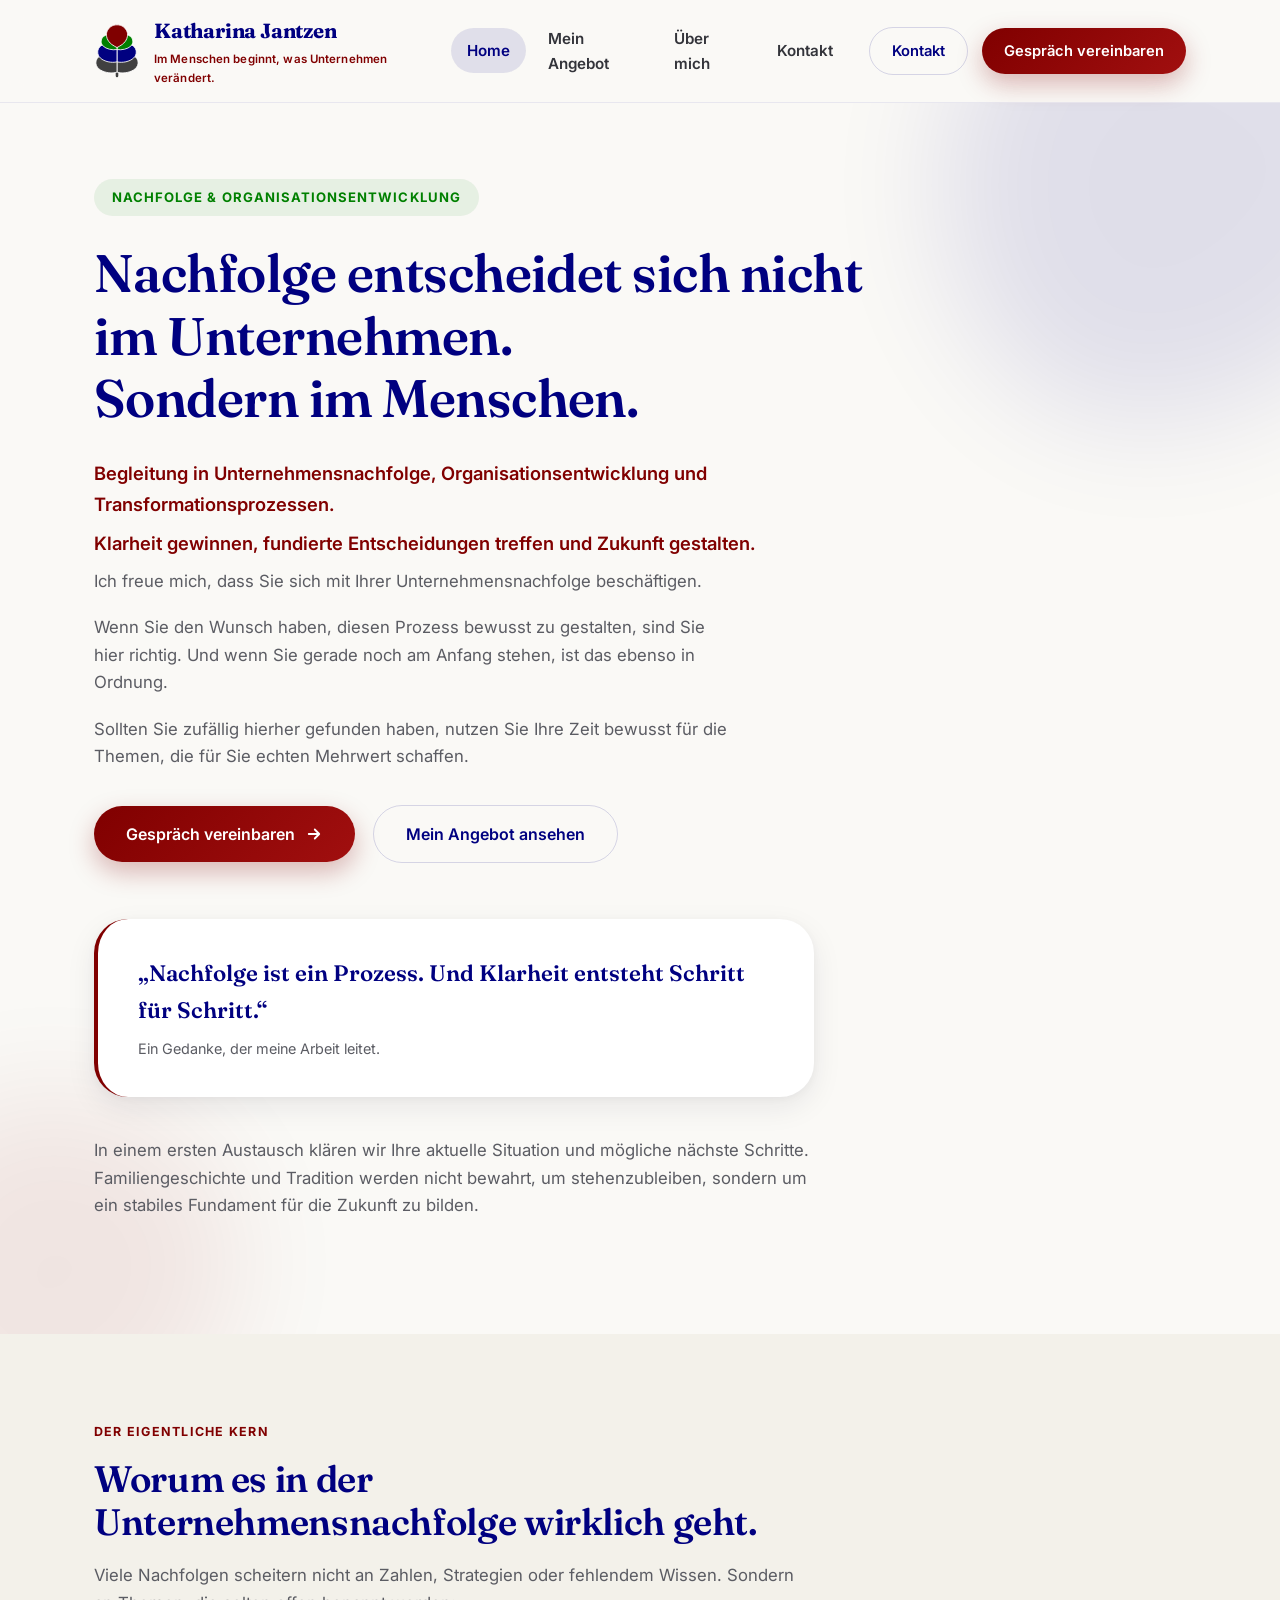
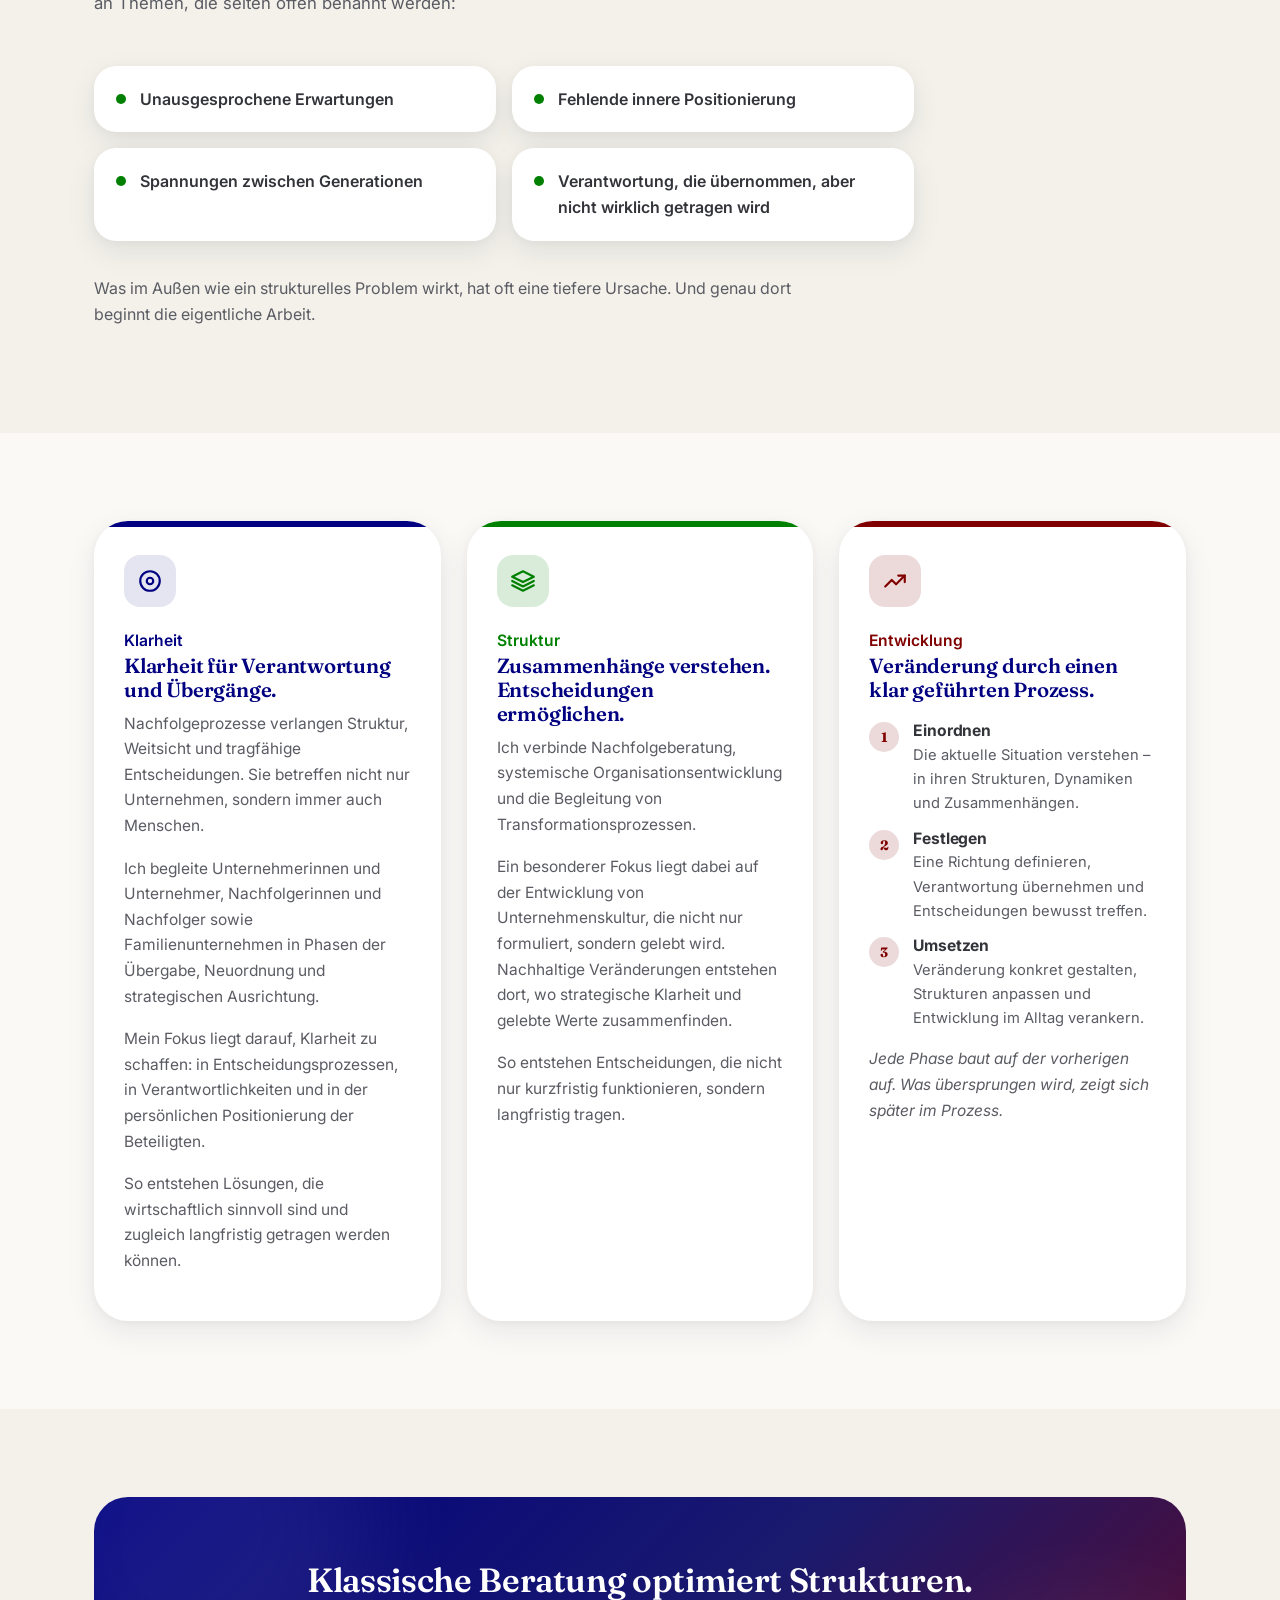
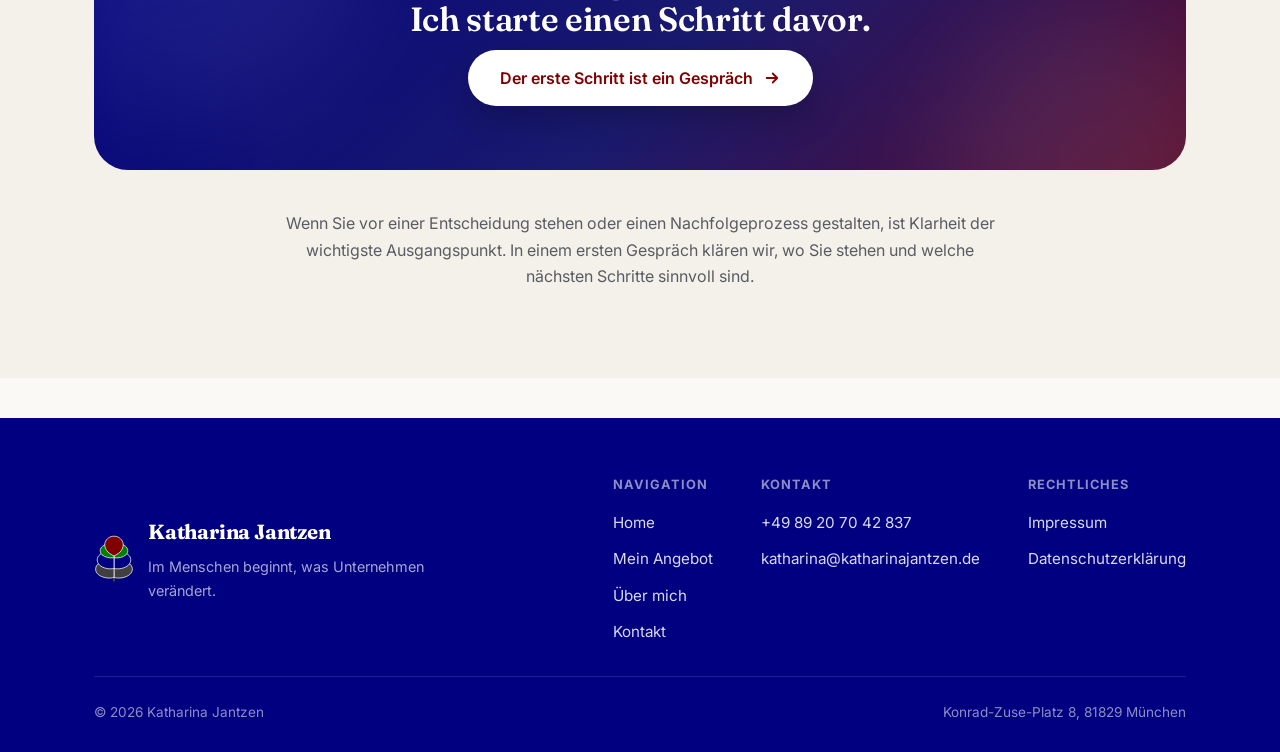
==== index.html @ 55839af2 "Neugestaltung der Website in dynamischerem, softem Design Statische Mehrseiten-Site (Home, Mein Ange" ====
<!DOCTYPE html>
<html lang="de">
<head>
<meta charset="UTF-8">
<meta name="viewport" content="width=device-width, initial-scale=1.0">
<title>Katharina Jantzen — Nachfolgeberatung &amp; Organisationsentwicklung</title>
<meta name="description" content="Im Menschen beginnt, was Unternehmen verändert. Begleitung in Unternehmensnachfolge, Organisationsentwicklung und Transformationsprozessen.">
<link rel="icon" type="image/svg+xml" href="assets/logo.svg">
<link rel="preconnect" href="https://fonts.googleapis.com">
<link rel="preconnect" href="https://fonts.gstatic.com" crossorigin>
<link href="https://fonts.googleapis.com/css2?family=Fraunces:opsz,wght@9..144,500;9..144,600;9..144,700&family=Inter:wght@400;500;600;700&display=swap" rel="stylesheet">
<link rel="stylesheet" href="css/style.css">
</head>
<body>

<header class="site-header">
  <div class="container header-inner">
    <a href="index.html" class="brand">
      <img src="assets/logo.svg" alt="Logo Katharina Jantzen" class="brand-logo">
      <span class="brand-text">
        <span class="brand-name">Katharina Jantzen</span>
        <span class="brand-tagline">Im Menschen beginnt, was Unternehmen verändert.</span>
      </span>
    </a>
    <nav class="main-nav" aria-label="Hauptnavigation">
      <a href="index.html" class="is-active">Home</a>
      <a href="mein-angebot.html">Mein Angebot</a>
      <a href="ueber-mich.html">Über mich</a>
      <a href="kontakt.html">Kontakt</a>
          <a href="kontakt.html" class="btn btn-primary nav-cta">Gespräch vereinbaren</a>
    </nav>
    <div class="header-cta">
      <a href="kontakt.html" class="btn btn-outline">Kontakt</a>
      <a href="kontakt.html" class="btn btn-primary">Gespräch vereinbaren</a>
      <button class="nav-toggle" aria-label="Menü öffnen" aria-expanded="false">
        <span></span><span></span><span></span>
      </button>
    </div>
  </div>
</header>

<main>

  <section class="hero">
    <div class="blob blob-a"></div>
    <div class="blob blob-b"></div>
    <div class="container">
      <div class="hero-inner reveal">
        <span class="eyebrow">Nachfolge &amp; Organisationsentwicklung</span>
        <h1>Nachfolge entscheidet sich nicht im Unternehmen.<br>Sondern im Menschen.</h1>
        <p class="lede">Begleitung in Unternehmensnachfolge, Organisationsentwicklung und Transformationsprozessen.</p>
        <p class="lede">Klarheit gewinnen, fundierte Entscheidungen treffen und Zukunft gestalten.</p>
        <div class="hero-body">
          <p>Ich freue mich, dass Sie sich mit Ihrer Unternehmensnachfolge beschäftigen.</p>
          <p>Wenn Sie den Wunsch haben, diesen Prozess bewusst zu gestalten, sind Sie hier richtig. Und wenn Sie gerade noch am Anfang stehen, ist das ebenso in Ordnung.</p>
          <p>Sollten Sie zufällig hierher gefunden haben, nutzen Sie Ihre Zeit bewusst für die Themen, die für Sie echten Mehrwert schaffen.</p>
        </div>
        <div class="hero-actions">
          <a href="kontakt.html" class="btn btn-primary">
            Gespräch vereinbaren
            <svg viewBox="0 0 24 24" fill="none" stroke="currentColor" stroke-width="2.4" stroke-linecap="round" stroke-linejoin="round"><path d="M5 12h14M13 6l6 6-6 6"/></svg>
          </a>
          <a href="mein-angebot.html" class="btn btn-outline">Mein Angebot ansehen</a>
        </div>
      </div>

      <div class="hero-quote reveal">
        <p class="quote-text">„Nachfolge ist ein Prozess. Und Klarheit entsteht Schritt für Schritt.“</p>
        <p class="quote-caption">Ein Gedanke, der meine Arbeit leitet.</p>
      </div>

      <div class="hero-body reveal" style="max-width:720px;">
        <p>In einem ersten Austausch klären wir Ihre aktuelle Situation und mögliche nächste Schritte. Familiengeschichte und Tradition werden nicht bewahrt, um stehenzubleiben, sondern um ein stabiles Fundament für die Zukunft zu bilden.</p>
      </div>
    </div>
  </section>

  <section class="section section-alt">
    <div class="container">
      <div class="section-header reveal">
        <span class="kicker">Der eigentliche Kern</span>
        <h2>Worum es in der Unternehmensnachfolge wirklich geht.</h2>
        <p>Viele Nachfolgen scheitern nicht an Zahlen, Strategien oder fehlendem Wissen. Sondern an Themen, die selten offen benannt werden:</p>
      </div>

      <div class="issue-grid reveal-stagger">
        <div class="issue-item reveal" style="--i:0">
          <span class="issue-dot"></span>
          <p>Unausgesprochene Erwartungen</p>
        </div>
        <div class="issue-item reveal" style="--i:1">
          <span class="issue-dot"></span>
          <p>Fehlende innere Positionierung</p>
        </div>
        <div class="issue-item reveal" style="--i:2">
          <span class="issue-dot"></span>
          <p>Spannungen zwischen Generationen</p>
        </div>
        <div class="issue-item reveal" style="--i:3">
          <span class="issue-dot"></span>
          <p>Verantwortung, die übernommen, aber nicht wirklich getragen wird</p>
        </div>
      </div>

      <p class="issue-outro reveal">Was im Außen wie ein strukturelles Problem wirkt, hat oft eine tiefere Ursache. Und genau dort beginnt die eigentliche Arbeit.</p>
    </div>
  </section>

  <section class="section">
    <div class="container">
      <div class="pillars reveal-stagger">

        <article class="pillar-card pillar-card--klarheit reveal" style="--i:0">
          <div class="pillar-icon">
            <svg viewBox="0 0 24 24" fill="none" stroke-width="2" stroke-linecap="round" stroke-linejoin="round"><circle cx="12" cy="12" r="9"/><circle cx="12" cy="12" r="3"/></svg>
          </div>
          <span class="pillar-sub">Klarheit</span>
          <h3>Klarheit für Verantwortung und Übergänge.</h3>
          <p>Nachfolgeprozesse verlangen Struktur, Weitsicht und tragfähige Entscheidungen. Sie betreffen nicht nur Unternehmen, sondern immer auch Menschen.</p>
          <p>Ich begleite Unternehmerinnen und Unternehmer, Nachfolgerinnen und Nachfolger sowie Familienunternehmen in Phasen der Übergabe, Neuordnung und strategischen Ausrichtung.</p>
          <p>Mein Fokus liegt darauf, Klarheit zu schaffen: in Entscheidungsprozessen, in Verantwortlichkeiten und in der persönlichen Positionierung der Beteiligten.</p>
          <p>So entstehen Lösungen, die wirtschaftlich sinnvoll sind und zugleich langfristig getragen werden können.</p>
        </article>

        <article class="pillar-card pillar-card--struktur reveal" style="--i:1">
          <div class="pillar-icon">
            <svg viewBox="0 0 24 24" fill="none" stroke-width="2" stroke-linecap="round" stroke-linejoin="round"><path d="M12 3 2 8l10 5 10-5-10-5Z"/><path d="M2 16l10 5 10-5"/><path d="M2 12l10 5 10-5"/></svg>
          </div>
          <span class="pillar-sub">Struktur</span>
          <h3>Zusammenhänge verstehen. Entscheidungen ermöglichen.</h3>
          <p>Ich verbinde Nachfolgeberatung, systemische Organisationsentwicklung und die Begleitung von Transformationsprozessen.</p>
          <p>Ein besonderer Fokus liegt dabei auf der Entwicklung von Unternehmenskultur, die nicht nur formuliert, sondern gelebt wird. Nachhaltige Veränderungen entstehen dort, wo strategische Klarheit und gelebte Werte zusammenfinden.</p>
          <p>So entstehen Entscheidungen, die nicht nur kurzfristig funktionieren, sondern langfristig tragen.</p>
        </article>

        <article class="pillar-card pillar-card--entwicklung reveal" style="--i:2">
          <div class="pillar-icon">
            <svg viewBox="0 0 24 24" fill="none" stroke-width="2" stroke-linecap="round" stroke-linejoin="round"><path d="M3 17l6-6 4 4 8-8"/><path d="M15 7h6v6"/></svg>
          </div>
          <span class="pillar-sub">Entwicklung</span>
          <h3>Veränderung durch einen klar geführten Prozess.</h3>

          <div class="steps">
            <div class="step">
              <span class="step-num">1</span>
              <div>
                <h4>Einordnen</h4>
                <p>Die aktuelle Situation verstehen – in ihren Strukturen, Dynamiken und Zusammenhängen.</p>
              </div>
            </div>
            <div class="step">
              <span class="step-num">2</span>
              <div>
                <h4>Festlegen</h4>
                <p>Eine Richtung definieren, Verantwortung übernehmen und Entscheidungen bewusst treffen.</p>
              </div>
            </div>
            <div class="step">
              <span class="step-num">3</span>
              <div>
                <h4>Umsetzen</h4>
                <p>Veränderung konkret gestalten, Strukturen anpassen und Entwicklung im Alltag verankern.</p>
              </div>
            </div>
          </div>
          <p class="steps-caption">Jede Phase baut auf der vorherigen auf. Was übersprungen wird, zeigt sich später im Prozess.</p>
        </article>

      </div>
    </div>
  </section>

  <section class="section section-alt">
    <div class="container">
      <div class="cta-band reveal">
        <div class="blob blob-a"></div>
        <div class="blob blob-b"></div>
        <h2>Klassische Beratung optimiert Strukturen. Ich starte einen Schritt davor.</h2>
        <a href="kontakt.html" class="btn btn-primary">
          Der erste Schritt ist ein Gespräch
          <svg viewBox="0 0 24 24" fill="none" stroke="currentColor" stroke-width="2.4" stroke-linecap="round" stroke-linejoin="round"><path d="M5 12h14M13 6l6 6-6 6"/></svg>
        </a>
      </div>

      <p class="closing-note reveal">Wenn Sie vor einer Entscheidung stehen oder einen Nachfolgeprozess gestalten, ist Klarheit der wichtigste Ausgangspunkt. In einem ersten Gespräch klären wir, wo Sie stehen und welche nächsten Schritte sinnvoll sind.</p>
    </div>
  </section>

</main>

<footer class="site-footer">
  <div class="container">
    <div class="footer-top">
      <div class="footer-brand">
        <img src="assets/logo.svg" alt="Logo Katharina Jantzen" class="brand-logo">
        <div>
          <span class="brand-name">Katharina Jantzen</span>
          <p>Im Menschen beginnt, was Unternehmen verändert.</p>
        </div>
      </div>
      <nav class="footer-nav" aria-label="Footer-Navigation">
        <div class="footer-col">
          <h5>Navigation</h5>
          <ul>
            <li><a href="index.html">Home</a></li>
            <li><a href="mein-angebot.html">Mein Angebot</a></li>
            <li><a href="ueber-mich.html">Über mich</a></li>
            <li><a href="kontakt.html">Kontakt</a></li>
          </ul>
        </div>
        <div class="footer-col">
          <h5>Kontakt</h5>
          <ul>
            <li><a href="tel:+4989207042837">+49 89 20 70 42 837</a></li>
            <li><a href="mailto:katharina@katharinajantzen.de">katharina@katharinajantzen.de</a></li>
          </ul>
        </div>
        <div class="footer-col">
          <h5>Rechtliches</h5>
          <ul>
            <li><a href="impressum.html">Impressum</a></li>
            <li><a href="datenschutz.html">Datenschutzerklärung</a></li>
          </ul>
        </div>
      </nav>
    </div>
    <div class="footer-bottom">
      <span>© 2026 Katharina Jantzen</span>
      <span>Konrad-Zuse-Platz 8, 81829 München</span>
    </div>
  </div>
</footer>

<script src="js/main.js"></script>
</body>
</html>
---- css/style.css ----
/* ==========================================================================
   Katharina Jantzen — Nachfolgeberatung & Organisationsentwicklung
   ========================================================================== */

:root {
  /* Brand colors (fixed) */
  --navy: #000080;
  --grey: #404040;
  --maroon: #800000;
  --green: #008000;

  /* Soft tints of the brand colors, used for backgrounds/blobs */
  --navy-05: rgba(0, 0, 128, 0.05);
  --navy-10: rgba(0, 0, 128, 0.1);
  --navy-15: rgba(0, 0, 128, 0.15);
  --green-08: rgba(0, 128, 0, 0.08);
  --green-15: rgba(0, 128, 0, 0.15);
  --maroon-08: rgba(128, 0, 0, 0.08);
  --maroon-15: rgba(128, 0, 0, 0.15);
  --grey-08: rgba(64, 64, 64, 0.08);

  --bg: #faf9f6;
  --bg-alt: #f3f1ea;
  --text: #33343a;
  --text-soft: #5b5c63;
  --white: #ffffff;

  --font-display: "Fraunces", "Georgia", serif;
  --font-body: "Inter", -apple-system, BlinkMacSystemFont, "Segoe UI", sans-serif;

  --radius-sm: 14px;
  --radius-md: 22px;
  --radius-lg: 34px;
  --radius-pill: 999px;

  --shadow-soft: 0 10px 30px rgba(20, 20, 50, 0.08), 0 2px 8px rgba(20, 20, 50, 0.04);
  --shadow-lift: 0 20px 45px rgba(20, 20, 50, 0.14), 0 4px 12px rgba(20, 20, 50, 0.06);

  --container: 1140px;
  --ease: cubic-bezier(0.22, 1, 0.36, 1);
}

* {
  box-sizing: border-box;
}

html {
  scroll-behavior: smooth;
}

@media (prefers-reduced-motion: reduce) {
  html {
    scroll-behavior: auto;
  }
  *, *::before, *::after {
    animation-duration: 0.001ms !important;
    animation-iteration-count: 1 !important;
    transition-duration: 0.001ms !important;
    scroll-behavior: auto !important;
  }
}

body {
  margin: 0;
  font-family: var(--font-body);
  color: var(--text);
  background: var(--bg);
  line-height: 1.65;
  -webkit-font-smoothing: antialiased;
  overflow-x: hidden;
}

img {
  max-width: 100%;
  display: block;
}

a {
  color: inherit;
  text-decoration: none;
}

ul {
  margin: 0;
  padding: 0;
  list-style: none;
}

h1, h2, h3, h4 {
  font-family: var(--font-display);
  color: var(--navy);
  line-height: 1.18;
  margin: 0 0 0.5em;
  font-weight: 600;
  letter-spacing: -0.01em;
}

p {
  margin: 0 0 1.1em;
}

.container {
  width: 100%;
  max-width: var(--container);
  margin: 0 auto;
  padding: 0 24px;
}

section {
  position: relative;
}

/* ---- decorative soft blobs ---------------------------------------- */

.blob {
  position: absolute;
  border-radius: 45% 55% 60% 40% / 50% 45% 55% 50%;
  filter: blur(60px);
  z-index: 0;
  pointer-events: none;
  opacity: 0.55;
  animation: float 22s ease-in-out infinite;
}

@keyframes float {
  0%, 100% { transform: translate(0, 0) rotate(0deg) scale(1); }
  33% { transform: translate(2%, -3%) rotate(6deg) scale(1.04); }
  66% { transform: translate(-3%, 2%) rotate(-5deg) scale(0.98); }
}

/* ---- buttons -------------------------------------------------------- */

.btn {
  display: inline-flex;
  align-items: center;
  gap: 10px;
  padding: 15px 32px;
  border-radius: var(--radius-pill);
  font-family: var(--font-body);
  font-weight: 600;
  font-size: 1rem;
  border: none;
  cursor: pointer;
  transition: transform 0.35s var(--ease), box-shadow 0.35s var(--ease), background 0.35s var(--ease);
  white-space: nowrap;
}

.btn-primary {
  background: linear-gradient(135deg, var(--maroon), #a10f0f);
  color: var(--white);
  box-shadow: 0 10px 26px rgba(128, 0, 0, 0.28);
}

.btn-primary:hover {
  transform: translateY(-3px) scale(1.02);
  box-shadow: 0 16px 34px rgba(128, 0, 0, 0.34);
}

.btn-outline {
  background: transparent;
  color: var(--navy);
  border: 1.5px solid var(--navy-15);
  box-shadow: none;
}

.btn-outline:hover {
  background: var(--navy-05);
  transform: translateY(-2px);
  border-color: var(--navy);
}

.btn svg {
  width: 18px;
  height: 18px;
  transition: transform 0.35s var(--ease);
}

.btn:hover svg {
  transform: translateX(4px);
}

/* ---- header ----------------------------------------------------------- */

.site-header {
  position: sticky;
  top: 0;
  z-index: 100;
  background: rgba(250, 249, 246, 0.78);
  backdrop-filter: blur(14px) saturate(1.4);
  -webkit-backdrop-filter: blur(14px) saturate(1.4);
  border-bottom: 1px solid rgba(0, 0, 128, 0.07);
  transition: box-shadow 0.3s var(--ease);
}

.site-header.is-scrolled {
  box-shadow: 0 8px 24px rgba(20, 20, 50, 0.06);
}

.header-inner {
  display: flex;
  align-items: center;
  justify-content: space-between;
  gap: 20px;
  padding-top: 14px;
  padding-bottom: 14px;
}

.brand {
  display: flex;
  align-items: center;
  gap: 14px;
  min-width: 0;
}

.brand-logo {
  width: 46px;
  height: 58px;
  flex-shrink: 0;
}

.brand-text {
  display: flex;
  flex-direction: column;
  gap: 2px;
  min-width: 0;
}

.brand-name {
  font-family: var(--font-display);
  font-weight: 700;
  font-size: 1.28rem;
  color: var(--navy);
  letter-spacing: -0.01em;
}

.brand-tagline {
  font-size: 0.72rem;
  font-weight: 600;
  color: var(--maroon);
  letter-spacing: 0.01em;
}

.main-nav {
  display: flex;
  align-items: center;
  gap: 6px;
}

.main-nav a {
  position: relative;
  padding: 10px 16px;
  font-weight: 600;
  font-size: 0.95rem;
  color: var(--text);
  border-radius: var(--radius-pill);
  transition: color 0.25s ease, background 0.25s ease;
}

.main-nav a:hover {
  color: var(--navy);
  background: var(--navy-05);
}

.main-nav a.is-active {
  color: var(--navy);
  background: var(--navy-10);
}

.header-cta {
  display: flex;
  align-items: center;
  gap: 14px;
  flex-shrink: 0;
}

.header-cta .btn {
  padding: 11px 22px;
  font-size: 0.92rem;
}

.nav-toggle {
  display: none;
  flex-direction: column;
  justify-content: center;
  gap: 5px;
  width: 44px;
  height: 44px;
  flex-shrink: 0;
  border-radius: 50%;
  border: none;
  background: var(--navy-05);
  cursor: pointer;
}

.nav-toggle span {
  display: block;
  width: 20px;
  height: 2px;
  margin: 0 auto;
  background: var(--navy);
  transition: transform 0.3s var(--ease), opacity 0.3s var(--ease);
}

.nav-toggle.is-open span:nth-child(1) { transform: translateY(7px) rotate(45deg); }
.nav-toggle.is-open span:nth-child(2) { opacity: 0; }
.nav-toggle.is-open span:nth-child(3) { transform: translateY(-7px) rotate(-45deg); }

/* ---- hero --------------------------------------------------------- */

.hero {
  padding: 76px 0 96px;
  overflow: hidden;
}

.hero .blob-a {
  width: 480px;
  height: 480px;
  background: var(--navy);
  opacity: 0.1;
  top: -160px;
  right: -140px;
}

.hero .blob-b {
  width: 360px;
  height: 360px;
  background: var(--maroon);
  opacity: 0.08;
  bottom: -120px;
  left: -120px;
  animation-delay: -8s;
}

.hero-inner {
  position: relative;
  z-index: 1;
  max-width: 780px;
}

.eyebrow {
  display: inline-flex;
  align-items: center;
  gap: 10px;
  font-size: 0.82rem;
  font-weight: 700;
  letter-spacing: 0.08em;
  text-transform: uppercase;
  color: var(--green);
  background: var(--green-08);
  padding: 8px 18px;
  border-radius: var(--radius-pill);
  margin-bottom: 26px;
}

.hero h1 {
  font-size: clamp(2.1rem, 4.4vw, 3.3rem);
  margin-bottom: 0.55em;
}

.hero .lede {
  font-size: 1.15rem;
  font-weight: 600;
  color: var(--maroon);
  margin-bottom: 0.5em;
}

.hero-body {
  color: var(--text-soft);
  font-size: 1.05rem;
  max-width: 640px;
}

.hero-actions {
  display: flex;
  align-items: center;
  gap: 18px;
  margin-top: 34px;
  flex-wrap: wrap;
}

.hero-quote {
  position: relative;
  z-index: 1;
  margin: 56px 0 40px;
  padding: 36px 40px;
  background: var(--white);
  border-radius: var(--radius-lg);
  border-left: 4px solid var(--maroon);
  box-shadow: var(--shadow-soft);
  max-width: 720px;
}

.hero-quote p.quote-text {
  font-family: var(--font-display);
  font-size: 1.4rem;
  color: var(--navy);
  font-weight: 600;
  margin-bottom: 0.35em;
}

.hero-quote .quote-caption {
  font-size: 0.9rem;
  color: var(--text-soft);
  margin: 0;
}

/* ---- generic section wrapper --------------------------------------- */

.section {
  padding: 88px 0;
}

.section-alt {
  background: var(--bg-alt);
}

.section-header {
  max-width: 700px;
  margin: 0 0 48px;
}

.section-header.center {
  margin-left: auto;
  margin-right: auto;
  text-align: center;
}

.section-header h2 {
  font-size: clamp(1.7rem, 3vw, 2.3rem);
}

.section-header p {
  color: var(--text-soft);
  font-size: 1.05rem;
}

.kicker {
  display: block;
  font-size: 0.78rem;
  font-weight: 700;
  letter-spacing: 0.1em;
  text-transform: uppercase;
  color: var(--maroon);
  margin-bottom: 14px;
}

/* ---- issue list on home --------------------------------------------- */

.issue-grid {
  display: grid;
  grid-template-columns: repeat(2, 1fr);
  gap: 16px;
  max-width: 820px;
}

.issue-item {
  display: flex;
  align-items: flex-start;
  gap: 14px;
  background: var(--white);
  border-radius: var(--radius-md);
  padding: 20px 22px;
  box-shadow: var(--shadow-soft);
  transition: transform 0.35s var(--ease), box-shadow 0.35s var(--ease);
}

.issue-item:hover {
  transform: translateY(-4px);
  box-shadow: var(--shadow-lift);
}

.issue-dot {
  width: 10px;
  height: 10px;
  border-radius: 50%;
  background: var(--green);
  margin-top: 8px;
  flex-shrink: 0;
}

.issue-item p {
  margin: 0;
  font-weight: 600;
  color: var(--text);
}

.issue-outro {
  max-width: 720px;
  margin-top: 34px;
  color: var(--text-soft);
}

/* ---- pillar / value cards -------------------------------------------- */

.pillars {
  display: grid;
  grid-template-columns: repeat(3, 1fr);
  gap: 26px;
}

.pillar-card {
  position: relative;
  background: var(--white);
  border-radius: var(--radius-lg);
  padding: 34px 30px 30px;
  box-shadow: var(--shadow-soft);
  overflow: hidden;
  transition: transform 0.4s var(--ease), box-shadow 0.4s var(--ease);
}

.pillar-card:hover {
  transform: translateY(-6px);
  box-shadow: var(--shadow-lift);
}

.pillar-card::before {
  content: "";
  position: absolute;
  inset: 0 0 auto 0;
  height: 6px;
  background: var(--accent, var(--navy));
}

.pillar-icon {
  width: 52px;
  height: 52px;
  border-radius: 16px;
  display: flex;
  align-items: center;
  justify-content: center;
  background: var(--accent-soft, var(--navy-10));
  margin-bottom: 20px;
}

.pillar-icon svg {
  width: 26px;
  height: 26px;
  stroke: var(--accent, var(--navy));
}

.pillar-card h3 {
  font-size: 1.28rem;
  margin-bottom: 0.4em;
}

.pillar-card .pillar-sub {
  font-weight: 600;
  color: var(--accent, var(--navy));
  font-size: 0.98rem;
  margin-bottom: 0.9em;
}

.pillar-card p {
  color: var(--text-soft);
  font-size: 0.97rem;
}

.pillar-card--klarheit { --accent: var(--navy); --accent-soft: var(--navy-10); }
.pillar-card--struktur { --accent: var(--green); --accent-soft: var(--green-15); }
.pillar-card--entwicklung { --accent: var(--maroon); --accent-soft: var(--maroon-15); }

.steps {
  margin-top: 20px;
  display: flex;
  flex-direction: column;
  gap: 14px;
}

.step {
  display: flex;
  gap: 14px;
  align-items: flex-start;
}

.step-num {
  flex-shrink: 0;
  width: 30px;
  height: 30px;
  border-radius: 50%;
  background: var(--maroon-15);
  color: var(--maroon);
  font-family: var(--font-display);
  font-weight: 700;
  font-size: 0.85rem;
  display: flex;
  align-items: center;
  justify-content: center;
}

.step h4 {
  font-family: var(--font-body);
  color: var(--text);
  font-size: 0.98rem;
  font-weight: 700;
  margin: 0 0 2px;
}

.step p {
  margin: 0;
  font-size: 0.92rem;
  color: var(--text-soft);
}

.steps-caption {
  margin-top: 16px;
  font-size: 0.88rem;
  color: var(--text-soft);
  font-style: italic;
}

/* ---- cta band --------------------------------------------------------- */

.cta-band {
  position: relative;
  border-radius: var(--radius-lg);
  overflow: hidden;
  padding: 64px 48px;
  text-align: center;
  background: linear-gradient(135deg, var(--navy) 0%, #1a1a6e 55%, var(--maroon) 130%);
  color: var(--white);
  isolation: isolate;
}

.cta-band .blob {
  background: var(--white);
  opacity: 0.08;
}

.cta-band .blob-a { width: 360px; height: 360px; top: -140px; left: -80px; }
.cta-band .blob-b { width: 300px; height: 300px; bottom: -140px; right: -60px; animation-delay: -11s; }

.cta-band h2 {
  color: var(--white);
  font-size: clamp(1.5rem, 3vw, 2.1rem);
  max-width: 680px;
  margin: 0 auto 0.3em;
  position: relative;
  z-index: 1;
}

.cta-band p {
  color: rgba(255,255,255,0.82);
  max-width: 620px;
  margin: 0 auto 30px;
  position: relative;
  z-index: 1;
}

.cta-band .btn-primary {
  position: relative;
  z-index: 1;
  background: var(--white);
  color: var(--maroon);
  box-shadow: 0 14px 32px rgba(0,0,0,0.22);
}

.cta-band .btn-primary:hover {
  background: var(--bg);
}

.closing-note {
  max-width: 720px;
  margin: 40px auto 0;
  text-align: center;
  color: var(--text-soft);
}

/* ---- reveal-on-scroll --------------------------------------------- */

.reveal {
  opacity: 0;
  transform: translateY(28px);
  transition: opacity 0.8s var(--ease), transform 0.8s var(--ease);
}

.reveal.is-visible {
  opacity: 1;
  transform: translateY(0);
}

.reveal-stagger.is-visible > * {
  transition-delay: calc(var(--i, 0) * 90ms);
}

/* ---- page hero (inner pages) ---------------------------------------- */

.page-hero {
  padding: 64px 0 56px;
  overflow: hidden;
}

.page-hero .blob-a {
  width: 420px; height: 420px; background: var(--green); opacity: 0.08; top: -180px; right: -160px;
}

.page-hero-inner {
  position: relative;
  z-index: 1;
  max-width: 760px;
}

.page-hero .kicker { margin-bottom: 14px; }

.page-hero h1 {
  font-size: clamp(2rem, 4vw, 2.9rem);
  margin-bottom: 0.3em;
}

.page-hero .lede {
  font-size: 1.1rem;
  color: var(--text-soft);
}

/* ---- long-form content blocks --------------------------------------- */

.content-block {
  max-width: 760px;
}

.content-block + .content-block {
  margin-top: 56px;
}

.content-block h2 {
  font-size: 1.5rem;
}

.content-block p {
  color: var(--text-soft);
  font-size: 1.02rem;
}

.stance-lines {
  display: flex;
  flex-direction: column;
  gap: 6px;
  margin: 20px 0;
}

.stance-lines p {
  font-family: var(--font-display);
  font-size: 1.2rem;
  color: var(--navy);
  font-weight: 600;
  margin: 0;
}

/* ---- service cards (Angebot) ------------------------------------------ */

.services {
  display: grid;
  grid-template-columns: repeat(3, 1fr);
  gap: 26px;
}

.service-card {
  background: var(--white);
  border-radius: var(--radius-lg);
  padding: 34px 30px;
  box-shadow: var(--shadow-soft);
  transition: transform 0.4s var(--ease), box-shadow 0.4s var(--ease);
  display: flex;
  flex-direction: column;
}

.service-card:hover {
  transform: translateY(-6px);
  box-shadow: var(--shadow-lift);
}

.service-num {
  font-family: var(--font-display);
  font-size: 0.95rem;
  font-weight: 700;
  color: var(--white);
  background: var(--accent, var(--navy));
  width: 40px;
  height: 40px;
  border-radius: 12px;
  display: flex;
  align-items: center;
  justify-content: center;
  margin-bottom: 22px;
}

.service-card:nth-child(1) { --accent: var(--navy); }
.service-card:nth-child(2) { --accent: var(--green); }
.service-card:nth-child(3) { --accent: var(--maroon); }

.service-card h3 {
  font-size: 1.22rem;
}

.service-card p {
  color: var(--text-soft);
  font-size: 0.97rem;
}

.callout {
  margin-top: 40px;
  padding: 26px 30px;
  border-radius: var(--radius-md);
  background: var(--green-08);
  border-left: 4px solid var(--green);
  color: var(--text);
  font-weight: 600;
  max-width: 820px;
}

.callout p { margin: 0.2em 0; }

/* ---- about page split -------------------------------------------------- */

.about-columns {
  display: grid;
  grid-template-columns: repeat(2, 1fr);
  gap: 60px;
}

/* ---- contact page ---------------------------------------------------- */

.contact-grid {
  display: grid;
  grid-template-columns: 0.85fr 1.15fr;
  gap: 48px;
  align-items: start;
}

.contact-card {
  background: var(--white);
  border-radius: var(--radius-lg);
  padding: 38px 34px;
  box-shadow: var(--shadow-soft);
}

.contact-row {
  display: flex;
  gap: 16px;
  align-items: flex-start;
  padding: 18px 0;
  border-top: 1px solid var(--grey-08);
}

.contact-row:first-of-type {
  border-top: none;
}

.contact-icon {
  width: 42px;
  height: 42px;
  border-radius: 12px;
  background: var(--navy-10);
  display: flex;
  align-items: center;
  justify-content: center;
  flex-shrink: 0;
}

.contact-icon svg {
  width: 20px;
  height: 20px;
  stroke: var(--navy);
}

.contact-row h4 {
  margin: 0 0 4px;
  font-family: var(--font-body);
  font-size: 0.85rem;
  text-transform: uppercase;
  letter-spacing: 0.06em;
  color: var(--text-soft);
  font-weight: 700;
}

.contact-row a, .contact-row span {
  display: block;
  font-weight: 600;
  color: var(--text);
}

.contact-row a:hover {
  color: var(--maroon);
}

.contact-form-wrap {
  background: var(--white);
  border-radius: var(--radius-lg);
  padding: 40px;
  box-shadow: var(--shadow-soft);
}

.form-grid {
  display: grid;
  grid-template-columns: 1fr 1fr;
  gap: 18px;
}

.form-field {
  display: flex;
  flex-direction: column;
  gap: 8px;
  margin-bottom: 18px;
}

.form-field.full {
  grid-column: 1 / -1;
}

.form-field label {
  font-size: 0.85rem;
  font-weight: 700;
  color: var(--text);
}

.form-field label .opt {
  font-weight: 400;
  color: var(--text-soft);
}

.form-field input,
.form-field textarea {
  border: 1.5px solid var(--grey-08);
  background: var(--bg);
  border-radius: var(--radius-sm);
  padding: 13px 16px;
  font-family: var(--font-body);
  font-size: 0.98rem;
  color: var(--text);
  transition: border-color 0.25s ease, box-shadow 0.25s ease;
}

.form-field input:focus,
.form-field textarea:focus {
  outline: none;
  border-color: var(--navy);
  box-shadow: 0 0 0 4px var(--navy-05);
}

.form-field textarea {
  resize: vertical;
  min-height: 130px;
}

.form-note {
  font-size: 0.85rem;
  color: var(--text-soft);
  margin-top: 14px;
}

/* ---- legal pages ------------------------------------------------------- */

.legal-content h2 {
  font-size: 1.25rem;
  margin-top: 1.6em;
}

.legal-content p, .legal-content li {
  color: var(--text-soft);
}

.legal-content a {
  color: var(--navy);
  text-decoration: underline;
}

/* ---- footer ------------------------------------------------------------ */

.site-footer {
  background: var(--navy);
  color: rgba(255,255,255,0.82);
  padding: 56px 0 28px;
  margin-top: 40px;
}

.footer-top {
  display: flex;
  justify-content: space-between;
  gap: 40px;
  flex-wrap: wrap;
  padding-bottom: 32px;
  border-bottom: 1px solid rgba(255,255,255,0.12);
}

.footer-brand {
  display: flex;
  align-items: center;
  gap: 14px;
  max-width: 360px;
}

.footer-brand .brand-logo {
  width: 40px;
  height: 50px;
}

.footer-brand .brand-name {
  color: var(--white);
}

.footer-brand p {
  margin: 6px 0 0;
  font-size: 0.9rem;
  color: rgba(255,255,255,0.65);
}

.footer-nav {
  display: flex;
  gap: 48px;
  flex-wrap: wrap;
}

.footer-col h5 {
  font-size: 0.8rem;
  text-transform: uppercase;
  letter-spacing: 0.08em;
  color: rgba(255,255,255,0.55);
  margin: 0 0 14px;
}

.footer-col ul {
  display: flex;
  flex-direction: column;
  gap: 10px;
}

.footer-col a {
  font-size: 0.95rem;
  color: rgba(255,255,255,0.85);
  transition: color 0.2s ease;
}

.footer-col a:hover {
  color: var(--white);
}

.footer-bottom {
  display: flex;
  justify-content: space-between;
  align-items: center;
  flex-wrap: wrap;
  gap: 12px;
  padding-top: 24px;
  font-size: 0.85rem;
  color: rgba(255,255,255,0.55);
}

/* ---- responsive ---------------------------------------------------- */

@media (max-width: 980px) {
  .issue-grid, .pillars, .services, .about-columns { grid-template-columns: 1fr; }
  .contact-grid { grid-template-columns: 1fr; }
}

.nav-cta {
  display: none;
}

@media (max-width: 860px) {
  .main-nav { display: none; }
  .header-cta .btn-outline,
  .header-cta .btn-primary { display: none; }
  .nav-toggle { display: flex; }

  .site-header.nav-open .main-nav {
    display: flex;
    flex-direction: column;
    align-items: stretch;
    position: absolute;
    top: 100%;
    left: 0;
    right: 0;
    background: var(--white);
    padding: 12px 24px 24px;
    box-shadow: var(--shadow-soft);
    gap: 4px;
  }

  .site-header.nav-open .main-nav a {
    padding: 14px 16px;
  }

  .site-header.nav-open .main-nav .nav-cta {
    display: inline-flex;
    justify-content: center;
    margin-top: 10px;
  }
}

@media (max-width: 640px) {
  .brand-name,
  .brand-tagline {
    white-space: nowrap;
    overflow: hidden;
    text-overflow: ellipsis;
    max-width: 62vw;
  }
}

@media (max-width: 420px) {
  .brand-tagline { display: none; }
}

@media (max-width: 640px) {
  .hero { padding: 52px 0 64px; }
  .section { padding: 60px 0; }
  .hero-quote { padding: 26px 24px; }
  .cta-band { padding: 44px 24px; }
  .form-grid { grid-template-columns: 1fr; }
  .footer-top { flex-direction: column; }
}
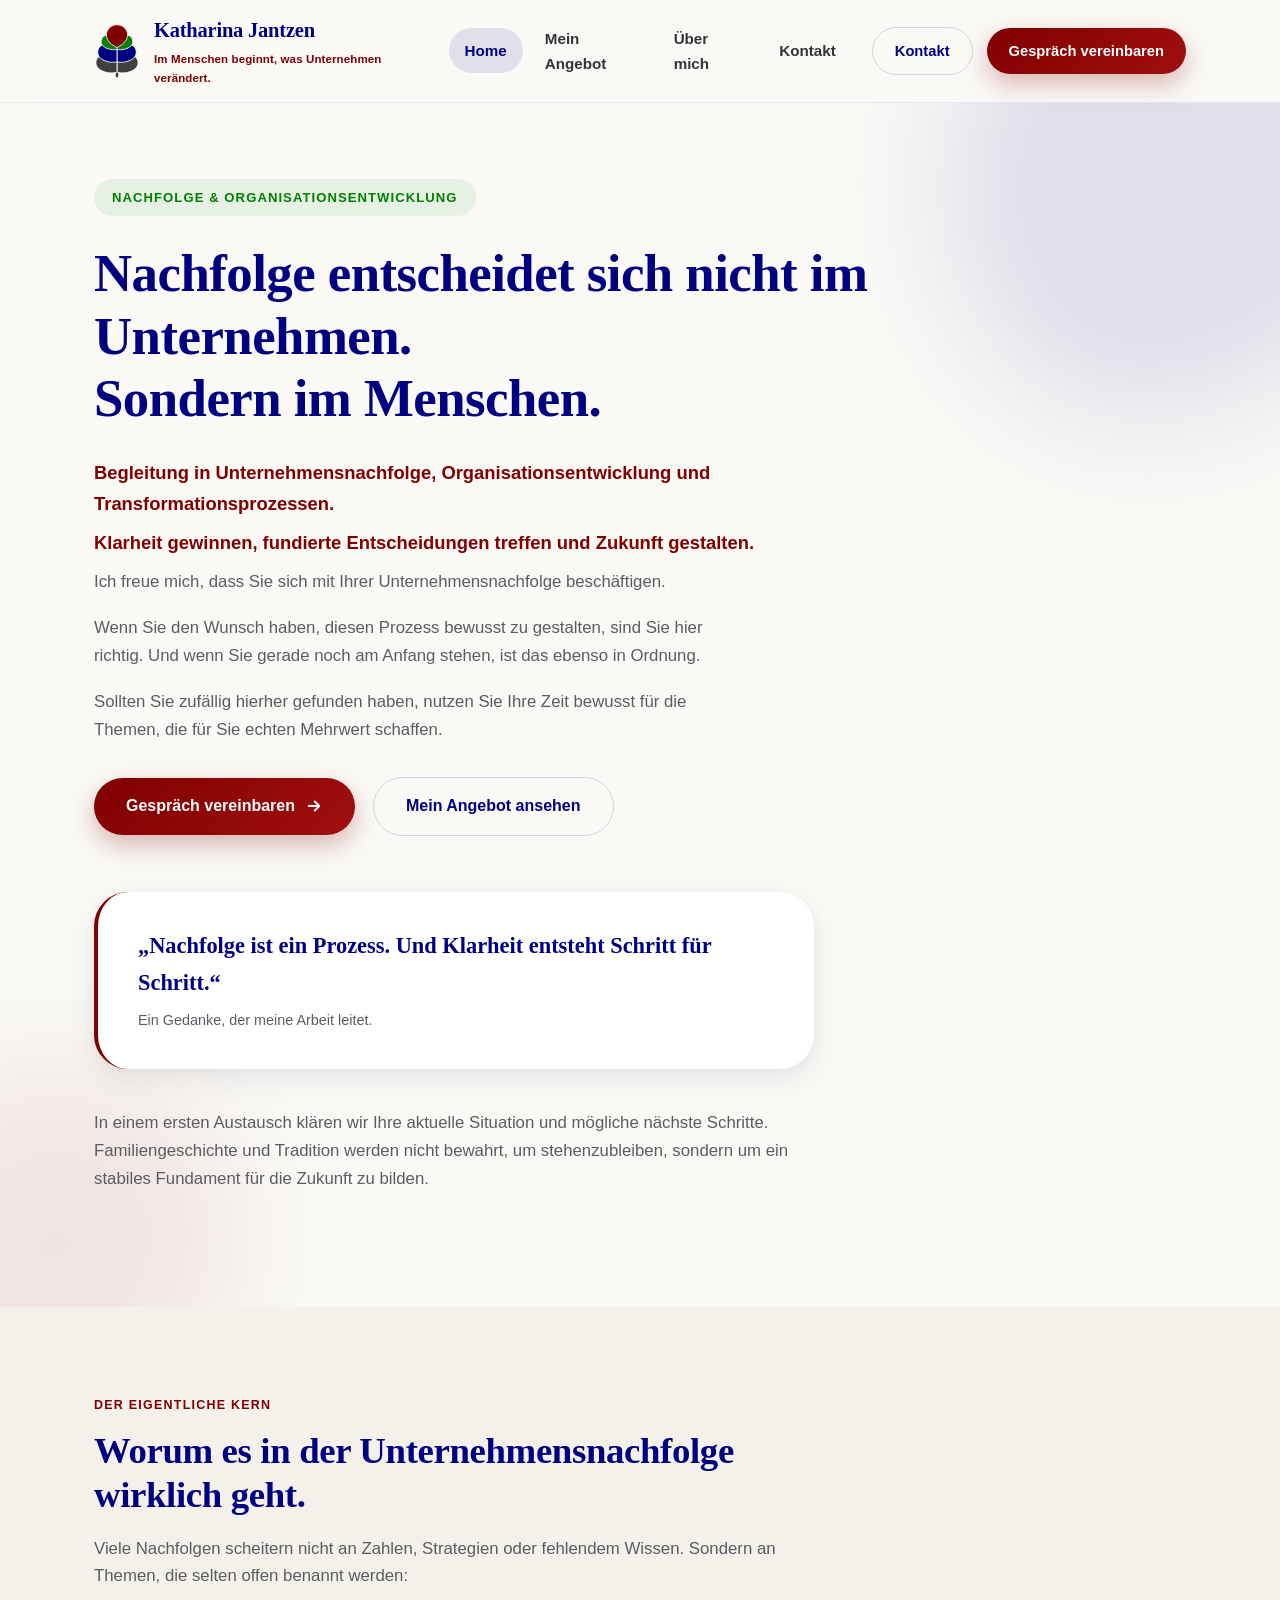
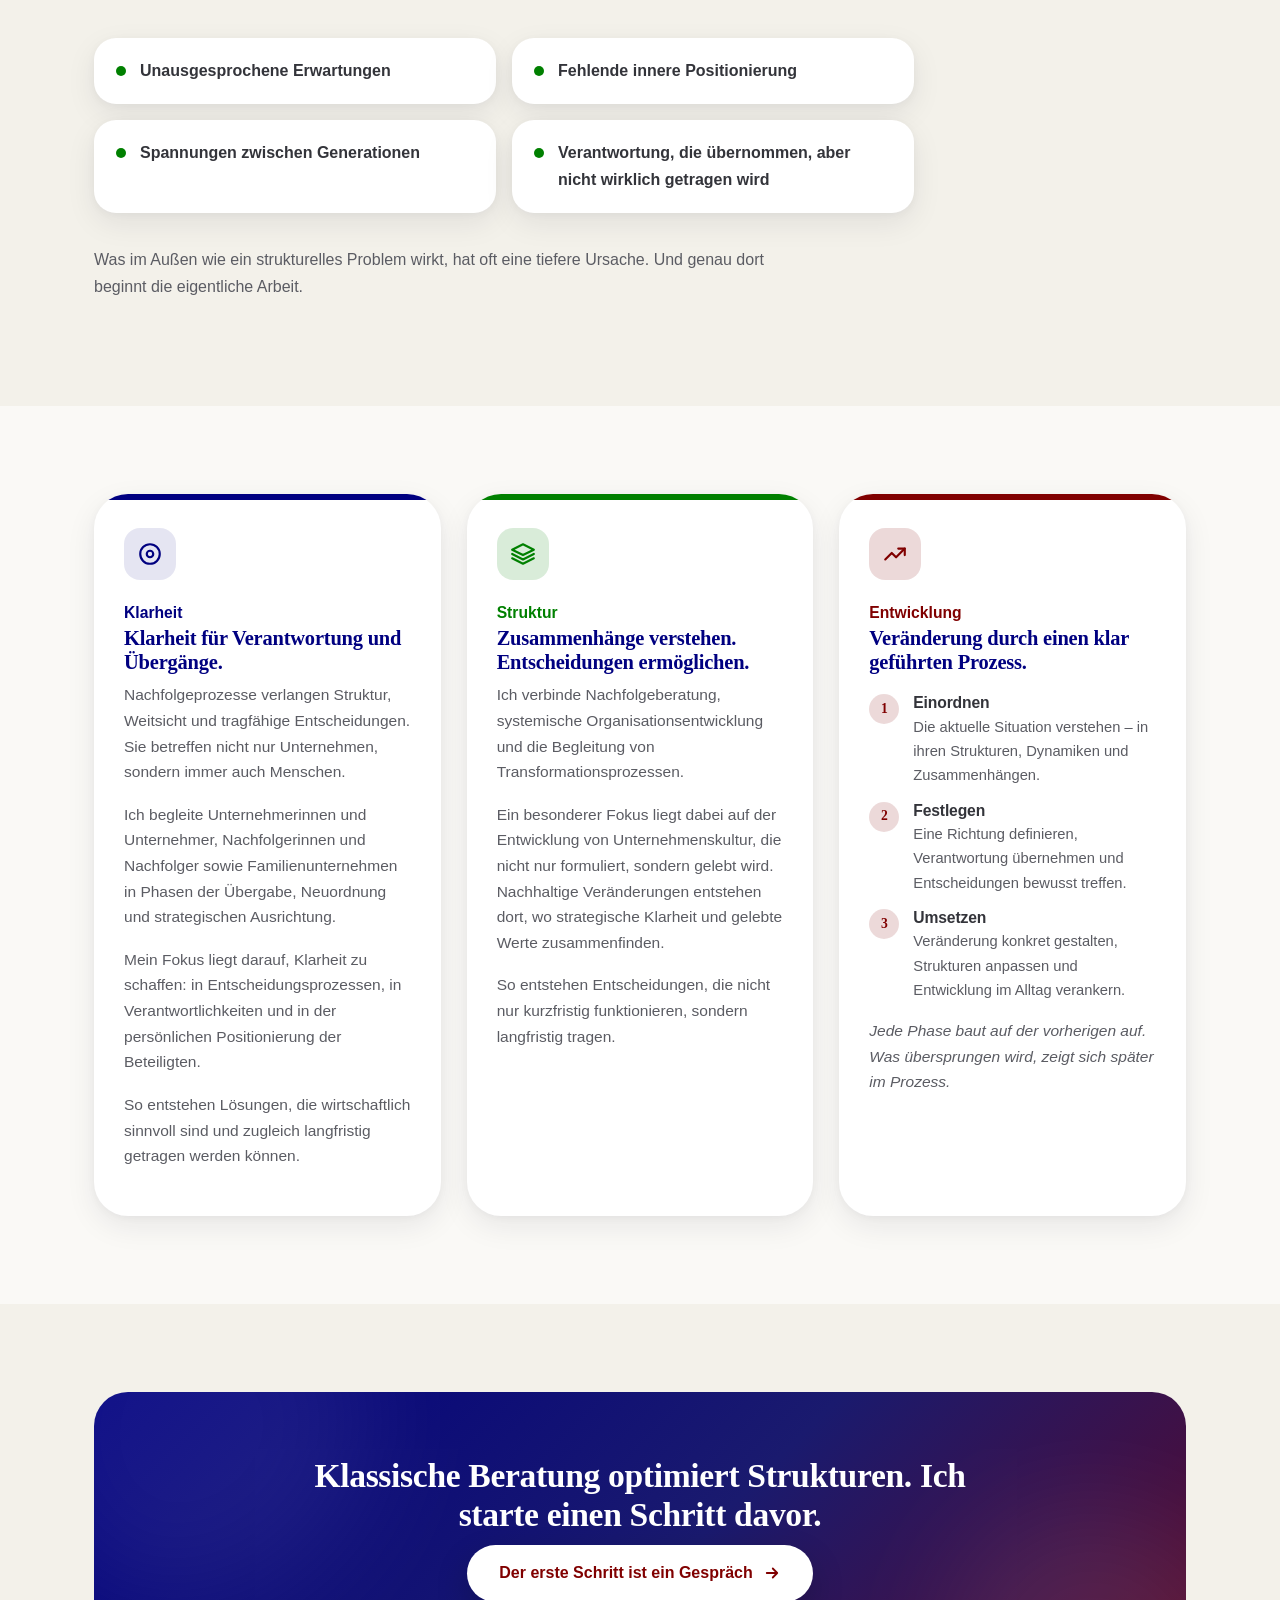
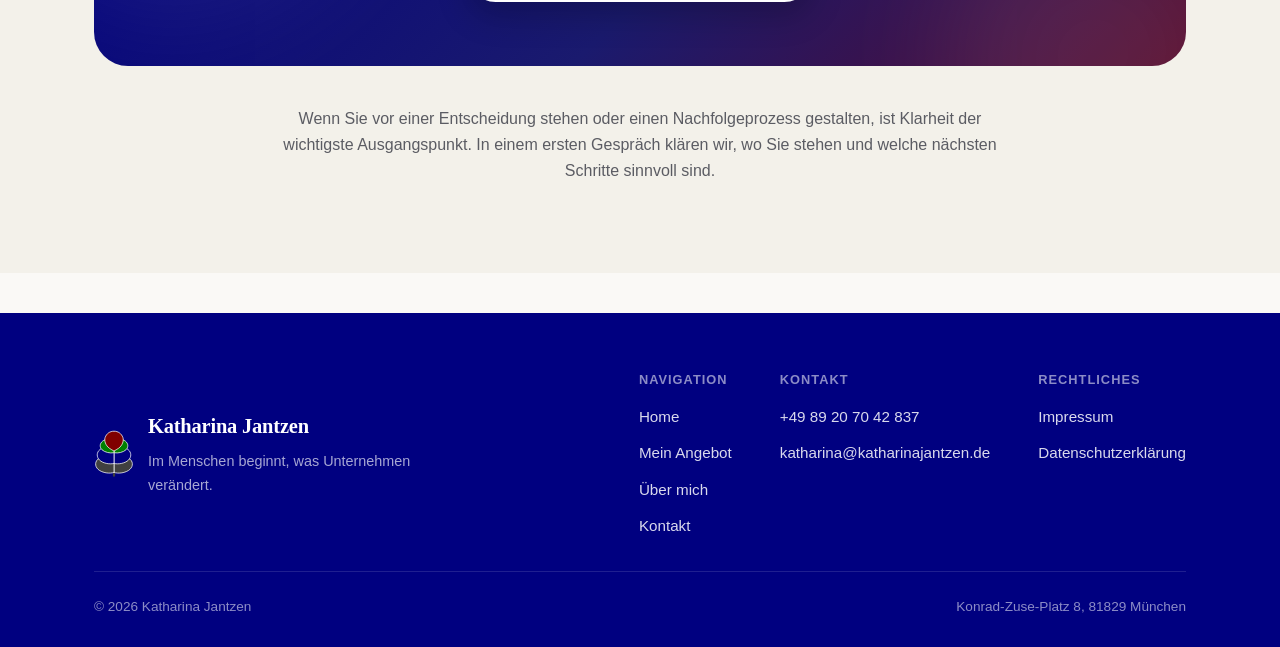
==== commit 0d1d4c0b: "Google Fonts entfernen, echte Impressum- und Datenschutztexte einbauen Statt Google Fonts (Cookie-Hi" ====
--- a/index.html
+++ b/index.html
@@ -6,9 +6,6 @@
 <title>Katharina Jantzen — Nachfolgeberatung &amp; Organisationsentwicklung</title>
 <meta name="description" content="Im Menschen beginnt, was Unternehmen verändert. Begleitung in Unternehmensnachfolge, Organisationsentwicklung und Transformationsprozessen.">
 <link rel="icon" type="image/svg+xml" href="assets/logo.svg">
-<link rel="preconnect" href="https://fonts.googleapis.com">
-<link rel="preconnect" href="https://fonts.gstatic.com" crossorigin>
-<link href="https://fonts.googleapis.com/css2?family=Fraunces:opsz,wght@9..144,500;9..144,600;9..144,700&family=Inter:wght@400;500;600;700&display=swap" rel="stylesheet">
 <link rel="stylesheet" href="css/style.css">
 </head>
 <body>
--- a/css/style.css
+++ b/css/style.css
@@ -25,8 +25,8 @@
   --text-soft: #5b5c63;
   --white: #ffffff;
 
-  --font-display: "Fraunces", "Georgia", serif;
-  --font-body: "Inter", -apple-system, BlinkMacSystemFont, "Segoe UI", sans-serif;
+  --font-display: Georgia, "Iowan Old Style", "Palatino Linotype", "Times New Roman", serif;
+  --font-body: -apple-system, BlinkMacSystemFont, "Segoe UI", Roboto, Helvetica, Arial, sans-serif;
 
   --radius-sm: 14px;
   --radius-md: 22px;
@@ -949,18 +949,64 @@
 
 /* ---- legal pages ------------------------------------------------------- */
 
+.legal-content {
+  max-width: 820px;
+}
+
 .legal-content h2 {
-  font-size: 1.25rem;
-  margin-top: 1.6em;
+  font-size: 1.35rem;
+  margin-top: 2em;
+  padding-top: 0.6em;
+  border-top: 1px solid var(--grey-08);
+}
+
+.legal-content h2:first-child {
+  margin-top: 0;
+  padding-top: 0;
+  border-top: none;
+}
+
+.legal-content h3 {
+  font-family: var(--font-body);
+  font-size: 0.92rem;
+  font-weight: 700;
+  letter-spacing: 0.03em;
+  text-transform: uppercase;
+  color: var(--maroon);
+  margin: 1.8em 0 0.6em;
+}
+
+.legal-content h4 {
+  font-family: var(--font-body);
+  font-size: 1rem;
+  font-weight: 700;
+  color: var(--text);
+  margin: 1.4em 0 0.4em;
 }
 
 .legal-content p, .legal-content li {
   color: var(--text-soft);
+  font-size: 0.98rem;
+}
+
+.legal-content ul {
+  margin: 0 0 1.1em;
+  padding-left: 1.3em;
+  list-style: disc;
+}
+
+.legal-content li {
+  margin-bottom: 0.5em;
 }
 
 .legal-content a {
   color: var(--navy);
   text-decoration: underline;
+  word-break: break-word;
+}
+
+.legal-content .caps-notice {
+  font-size: 0.9rem;
 }
 
 /* ---- footer ------------------------------------------------------------ */
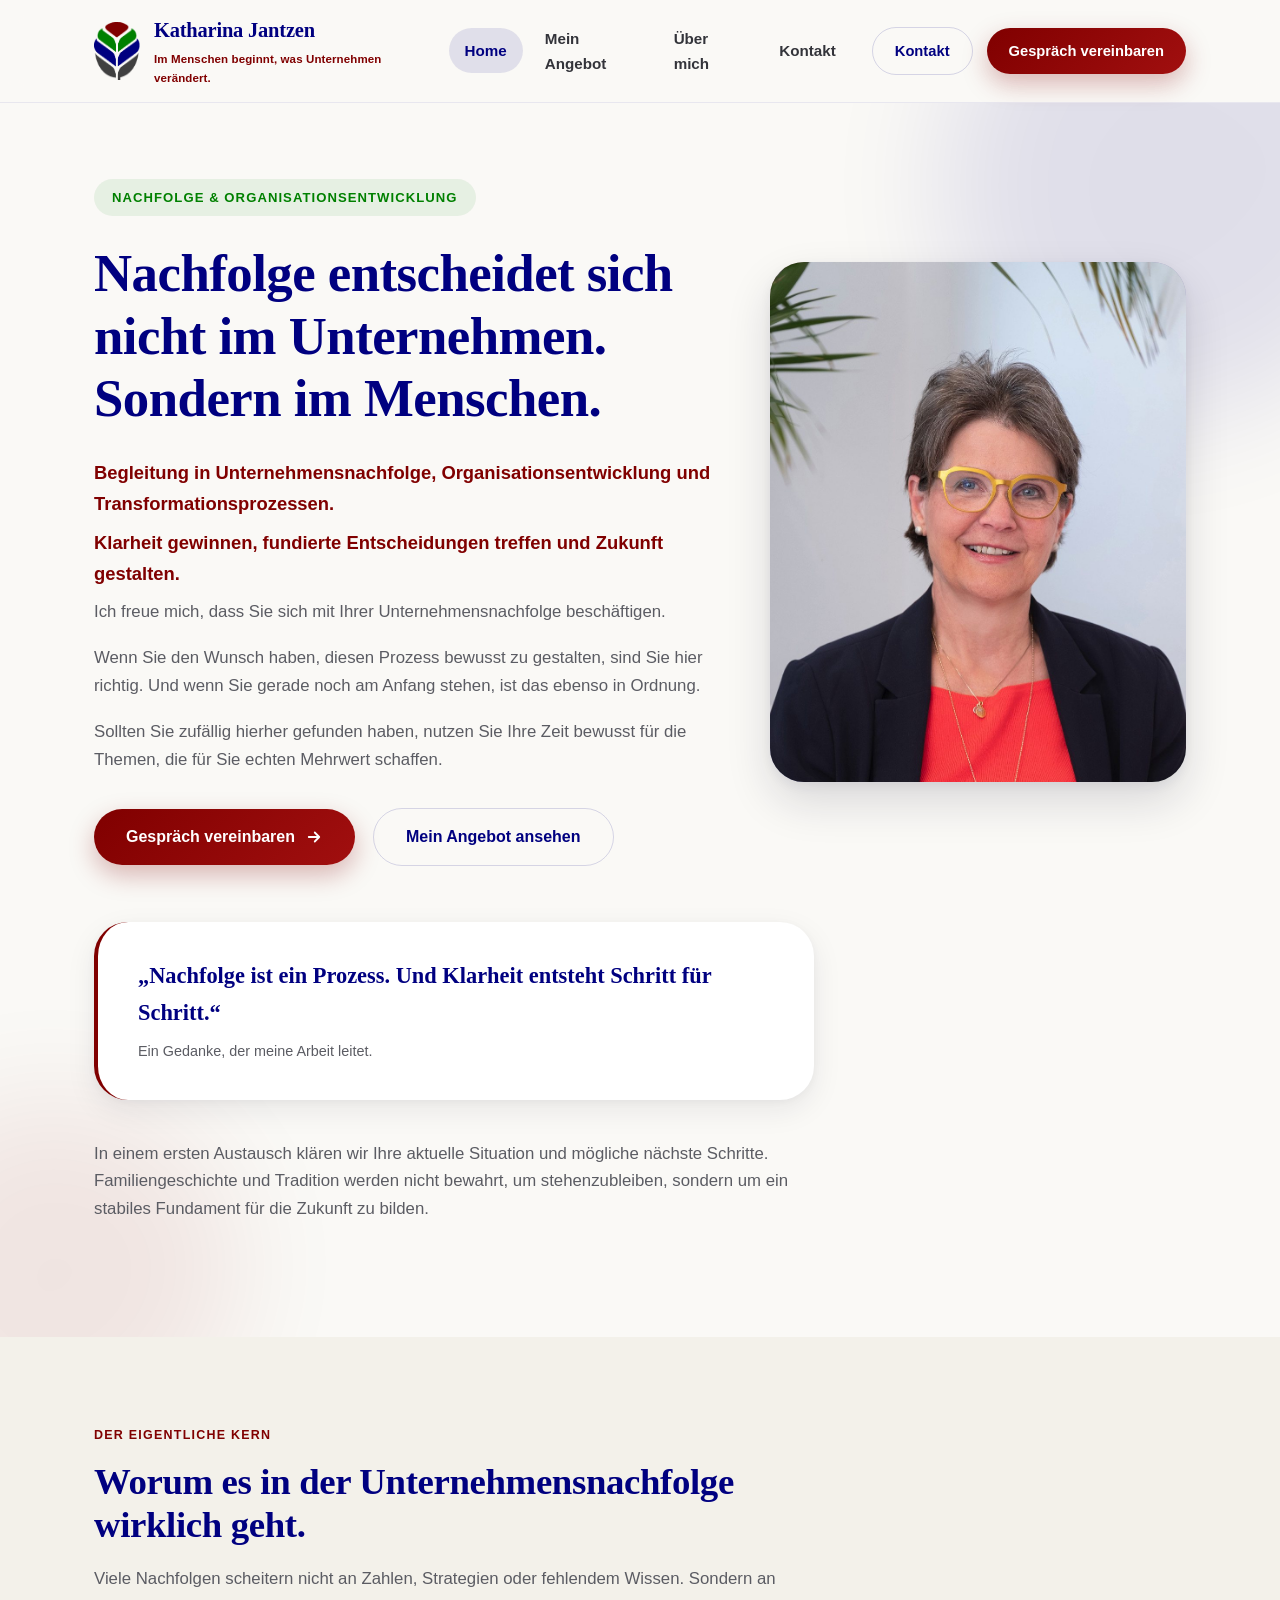
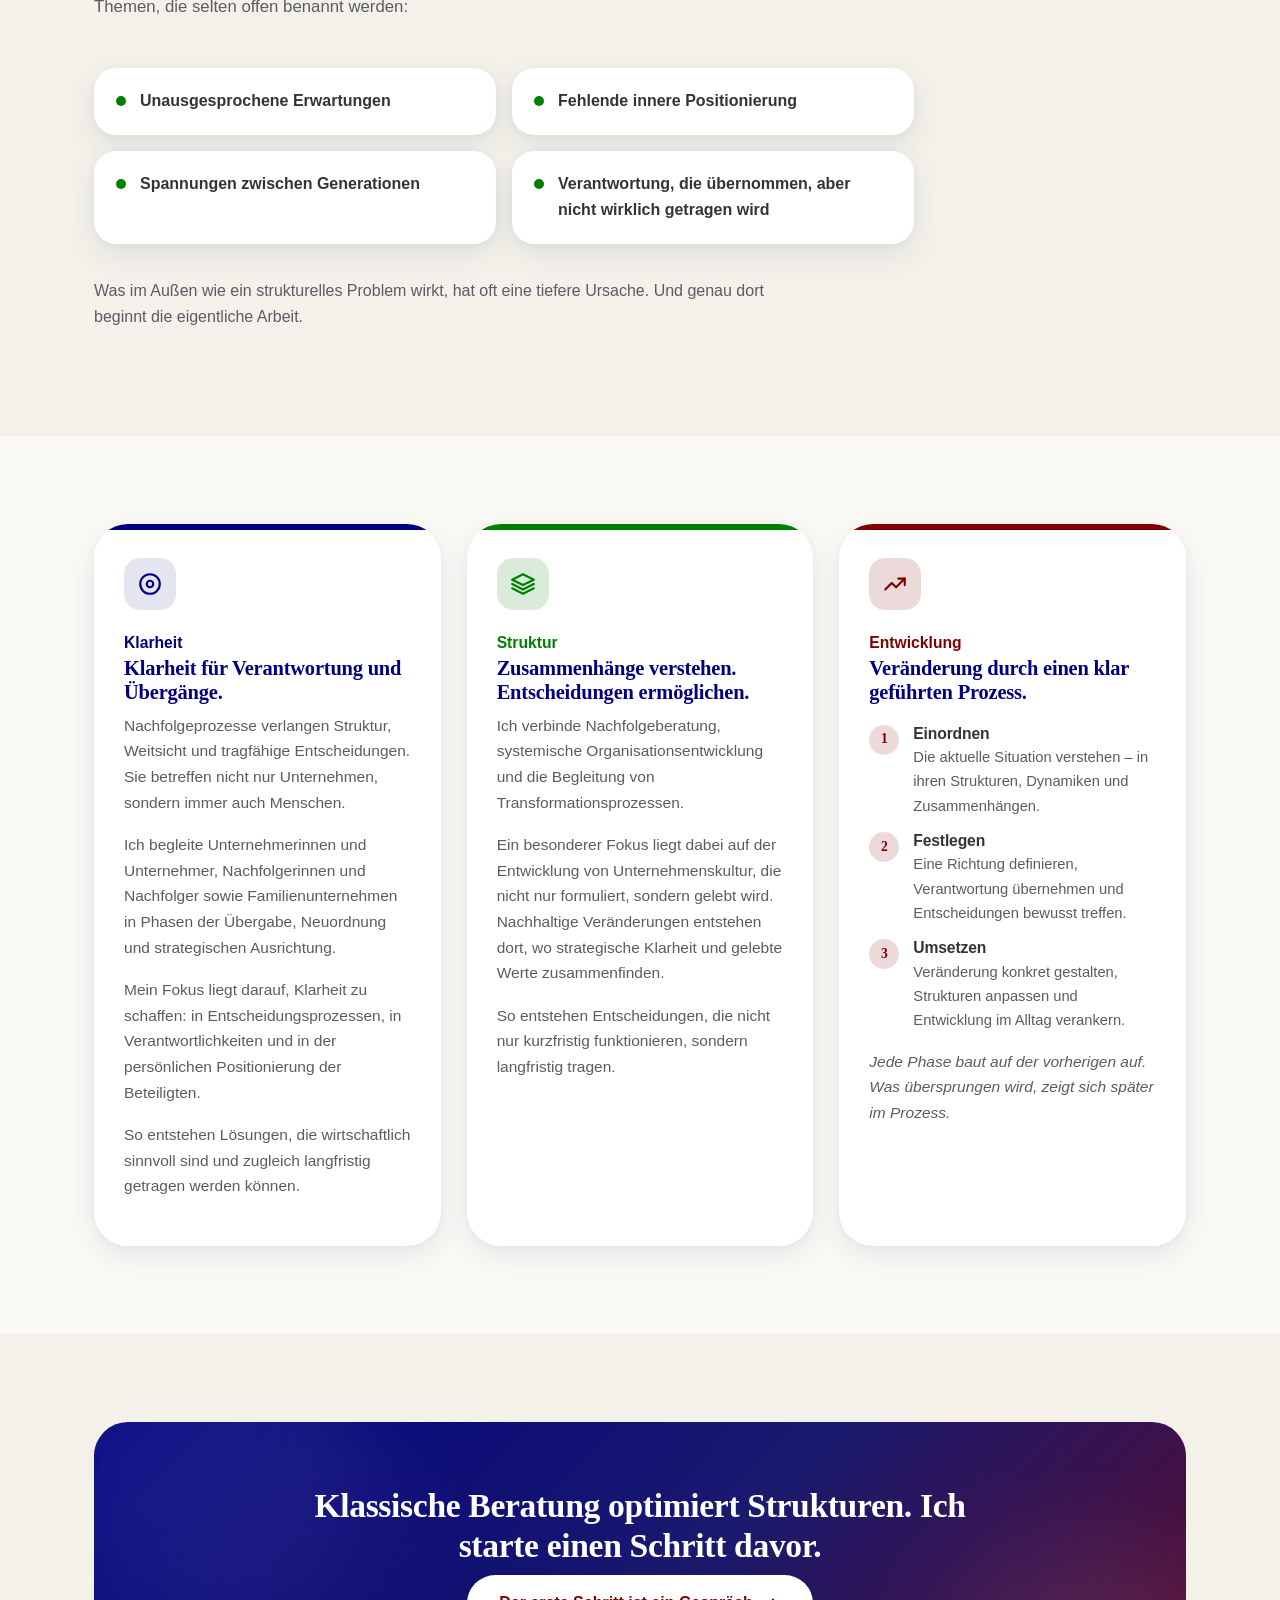
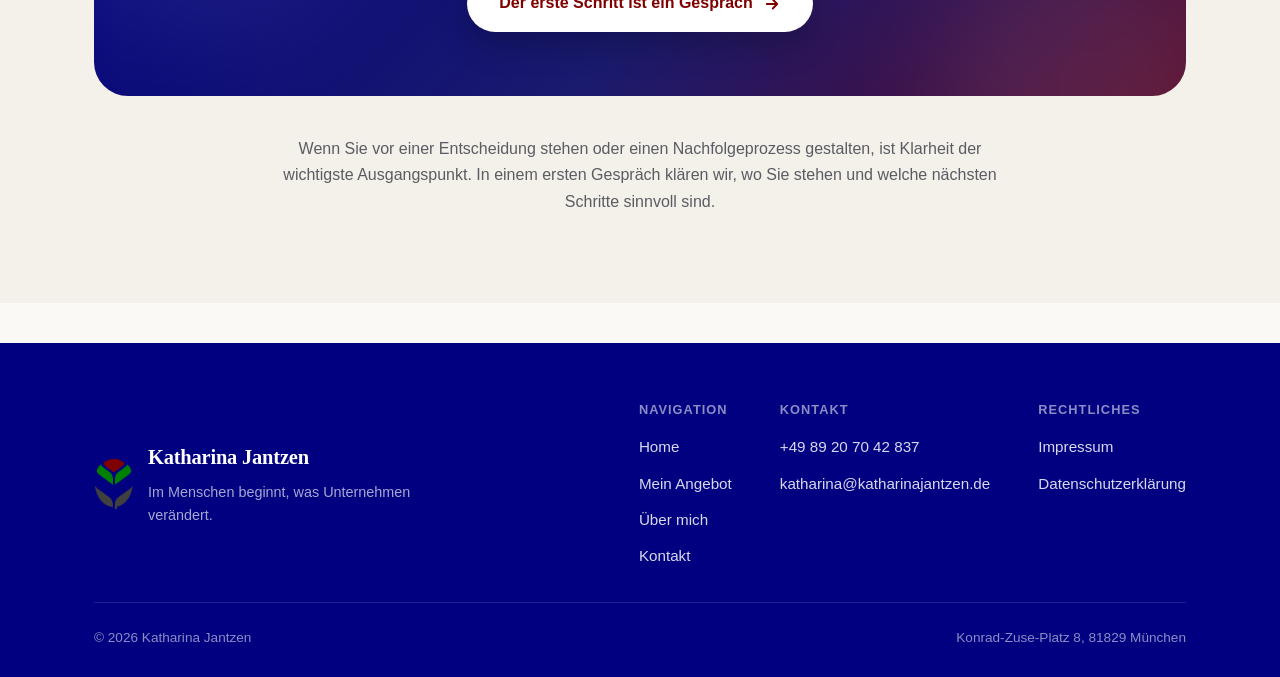
==== commit 0fe34573: "Echtes Logo und Portraitfotos einbinden Das originale Logo (aus dem Chat hochgeladen) ersetzt die na" ====
--- a/index.html
+++ b/index.html
@@ -5,7 +5,7 @@
 <meta name="viewport" content="width=device-width, initial-scale=1.0">
 <title>Katharina Jantzen — Nachfolgeberatung &amp; Organisationsentwicklung</title>
 <meta name="description" content="Im Menschen beginnt, was Unternehmen verändert. Begleitung in Unternehmensnachfolge, Organisationsentwicklung und Transformationsprozessen.">
-<link rel="icon" type="image/svg+xml" href="assets/logo.svg">
+<link rel="icon" type="image/png" href="assets/logo.png">
 <link rel="stylesheet" href="css/style.css">
 </head>
 <body>
@@ -13,7 +13,7 @@
 <header class="site-header">
   <div class="container header-inner">
     <a href="index.html" class="brand">
-      <img src="assets/logo.svg" alt="Logo Katharina Jantzen" class="brand-logo">
+      <img src="assets/logo.png" alt="Logo Katharina Jantzen" class="brand-logo">
       <span class="brand-text">
         <span class="brand-name">Katharina Jantzen</span>
         <span class="brand-tagline">Im Menschen beginnt, was Unternehmen verändert.</span>
@@ -42,22 +42,30 @@
     <div class="blob blob-a"></div>
     <div class="blob blob-b"></div>
     <div class="container">
-      <div class="hero-inner reveal">
-        <span class="eyebrow">Nachfolge &amp; Organisationsentwicklung</span>
-        <h1>Nachfolge entscheidet sich nicht im Unternehmen.<br>Sondern im Menschen.</h1>
-        <p class="lede">Begleitung in Unternehmensnachfolge, Organisationsentwicklung und Transformationsprozessen.</p>
-        <p class="lede">Klarheit gewinnen, fundierte Entscheidungen treffen und Zukunft gestalten.</p>
-        <div class="hero-body">
-          <p>Ich freue mich, dass Sie sich mit Ihrer Unternehmensnachfolge beschäftigen.</p>
-          <p>Wenn Sie den Wunsch haben, diesen Prozess bewusst zu gestalten, sind Sie hier richtig. Und wenn Sie gerade noch am Anfang stehen, ist das ebenso in Ordnung.</p>
-          <p>Sollten Sie zufällig hierher gefunden haben, nutzen Sie Ihre Zeit bewusst für die Themen, die für Sie echten Mehrwert schaffen.</p>
-        </div>
-        <div class="hero-actions">
-          <a href="kontakt.html" class="btn btn-primary">
-            Gespräch vereinbaren
-            <svg viewBox="0 0 24 24" fill="none" stroke="currentColor" stroke-width="2.4" stroke-linecap="round" stroke-linejoin="round"><path d="M5 12h14M13 6l6 6-6 6"/></svg>
-          </a>
-          <a href="mein-angebot.html" class="btn btn-outline">Mein Angebot ansehen</a>
+      <div class="hero-top">
+        <div class="hero-inner reveal">
+          <span class="eyebrow">Nachfolge &amp; Organisationsentwicklung</span>
+          <h1>Nachfolge entscheidet sich nicht im Unternehmen.<br>Sondern im Menschen.</h1>
+          <p class="lede">Begleitung in Unternehmensnachfolge, Organisationsentwicklung und Transformationsprozessen.</p>
+          <p class="lede">Klarheit gewinnen, fundierte Entscheidungen treffen und Zukunft gestalten.</p>
+          <div class="hero-body">
+            <p>Ich freue mich, dass Sie sich mit Ihrer Unternehmensnachfolge beschäftigen.</p>
+            <p>Wenn Sie den Wunsch haben, diesen Prozess bewusst zu gestalten, sind Sie hier richtig. Und wenn Sie gerade noch am Anfang stehen, ist das ebenso in Ordnung.</p>
+            <p>Sollten Sie zufällig hierher gefunden haben, nutzen Sie Ihre Zeit bewusst für die Themen, die für Sie echten Mehrwert schaffen.</p>
+          </div>
+          <div class="hero-actions">
+            <a href="kontakt.html" class="btn btn-primary">
+              Gespräch vereinbaren
+              <svg viewBox="0 0 24 24" fill="none" stroke="currentColor" stroke-width="2.4" stroke-linecap="round" stroke-linejoin="round"><path d="M5 12h14M13 6l6 6-6 6"/></svg>
+            </a>
+            <a href="mein-angebot.html" class="btn btn-outline">Mein Angebot ansehen</a>
+          </div>
+        </div>
+
+        <div class="hero-photo reveal">
+          <div class="hero-photo-frame">
+            <img src="assets/katharina-portrait.jpg" alt="Portrait von Katharina Jantzen">
+          </div>
         </div>
       </div>
 
@@ -189,7 +197,7 @@
   <div class="container">
     <div class="footer-top">
       <div class="footer-brand">
-        <img src="assets/logo.svg" alt="Logo Katharina Jantzen" class="brand-logo">
+        <img src="assets/logo.png" alt="Logo Katharina Jantzen" class="brand-logo">
         <div>
           <span class="brand-name">Katharina Jantzen</span>
           <p>Im Menschen beginnt, was Unternehmen verändert.</p>
--- a/css/style.css
+++ b/css/style.css
@@ -331,10 +331,94 @@
   animation-delay: -8s;
 }
 
+.hero-top {
+  display: grid;
+  grid-template-columns: 1.2fr 0.8fr;
+  gap: 52px;
+  align-items: center;
+}
+
 .hero-inner {
   position: relative;
   z-index: 1;
   max-width: 780px;
+}
+
+.hero-photo {
+  position: relative;
+  z-index: 1;
+}
+
+.hero-photo-frame {
+  position: relative;
+  border-radius: var(--radius-lg);
+  overflow: hidden;
+  box-shadow: var(--shadow-lift);
+  aspect-ratio: 4 / 5;
+}
+
+.hero-photo-frame::before {
+  content: "";
+  position: absolute;
+  inset: -18%;
+  background: linear-gradient(135deg, var(--maroon), var(--navy) 55%, var(--green));
+  opacity: 0.55;
+  filter: blur(40px);
+  z-index: 0;
+  border-radius: 45% 55% 60% 40% / 50% 45% 55% 50%;
+  animation: float 22s ease-in-out infinite;
+}
+
+.hero-photo-frame img {
+  position: relative;
+  z-index: 1;
+  width: 100%;
+  height: 100%;
+  object-fit: cover;
+  object-position: top center;
+  display: block;
+}
+
+.page-photo {
+  position: relative;
+  z-index: 1;
+}
+
+.page-photo-frame {
+  position: relative;
+  border-radius: var(--radius-lg);
+  overflow: hidden;
+  box-shadow: var(--shadow-lift);
+  aspect-ratio: 4 / 5;
+  max-width: 420px;
+}
+
+.page-photo-frame::before {
+  content: "";
+  position: absolute;
+  inset: -18%;
+  background: linear-gradient(135deg, var(--green), var(--navy) 55%, var(--maroon));
+  opacity: 0.5;
+  filter: blur(36px);
+  z-index: 0;
+  border-radius: 45% 55% 60% 40% / 50% 45% 55% 50%;
+}
+
+.page-photo-frame img {
+  position: relative;
+  z-index: 1;
+  width: 100%;
+  height: 100%;
+  object-fit: cover;
+  object-position: top center;
+  display: block;
+}
+
+.page-hero-top {
+  display: grid;
+  grid-template-columns: 1.3fr 0.7fr;
+  gap: 48px;
+  align-items: center;
 }
 
 .eyebrow {
@@ -1095,6 +1179,11 @@
 @media (max-width: 980px) {
   .issue-grid, .pillars, .services, .about-columns { grid-template-columns: 1fr; }
   .contact-grid { grid-template-columns: 1fr; }
+  .hero-top, .page-hero-top { grid-template-columns: 1fr; }
+  .hero-photo-frame { max-width: 380px; margin: 0 auto; }
+  .hero-photo { order: -1; }
+  .page-photo-frame { max-width: 320px; }
+  .page-photo { order: -1; }
 }
 
 .nav-cta {
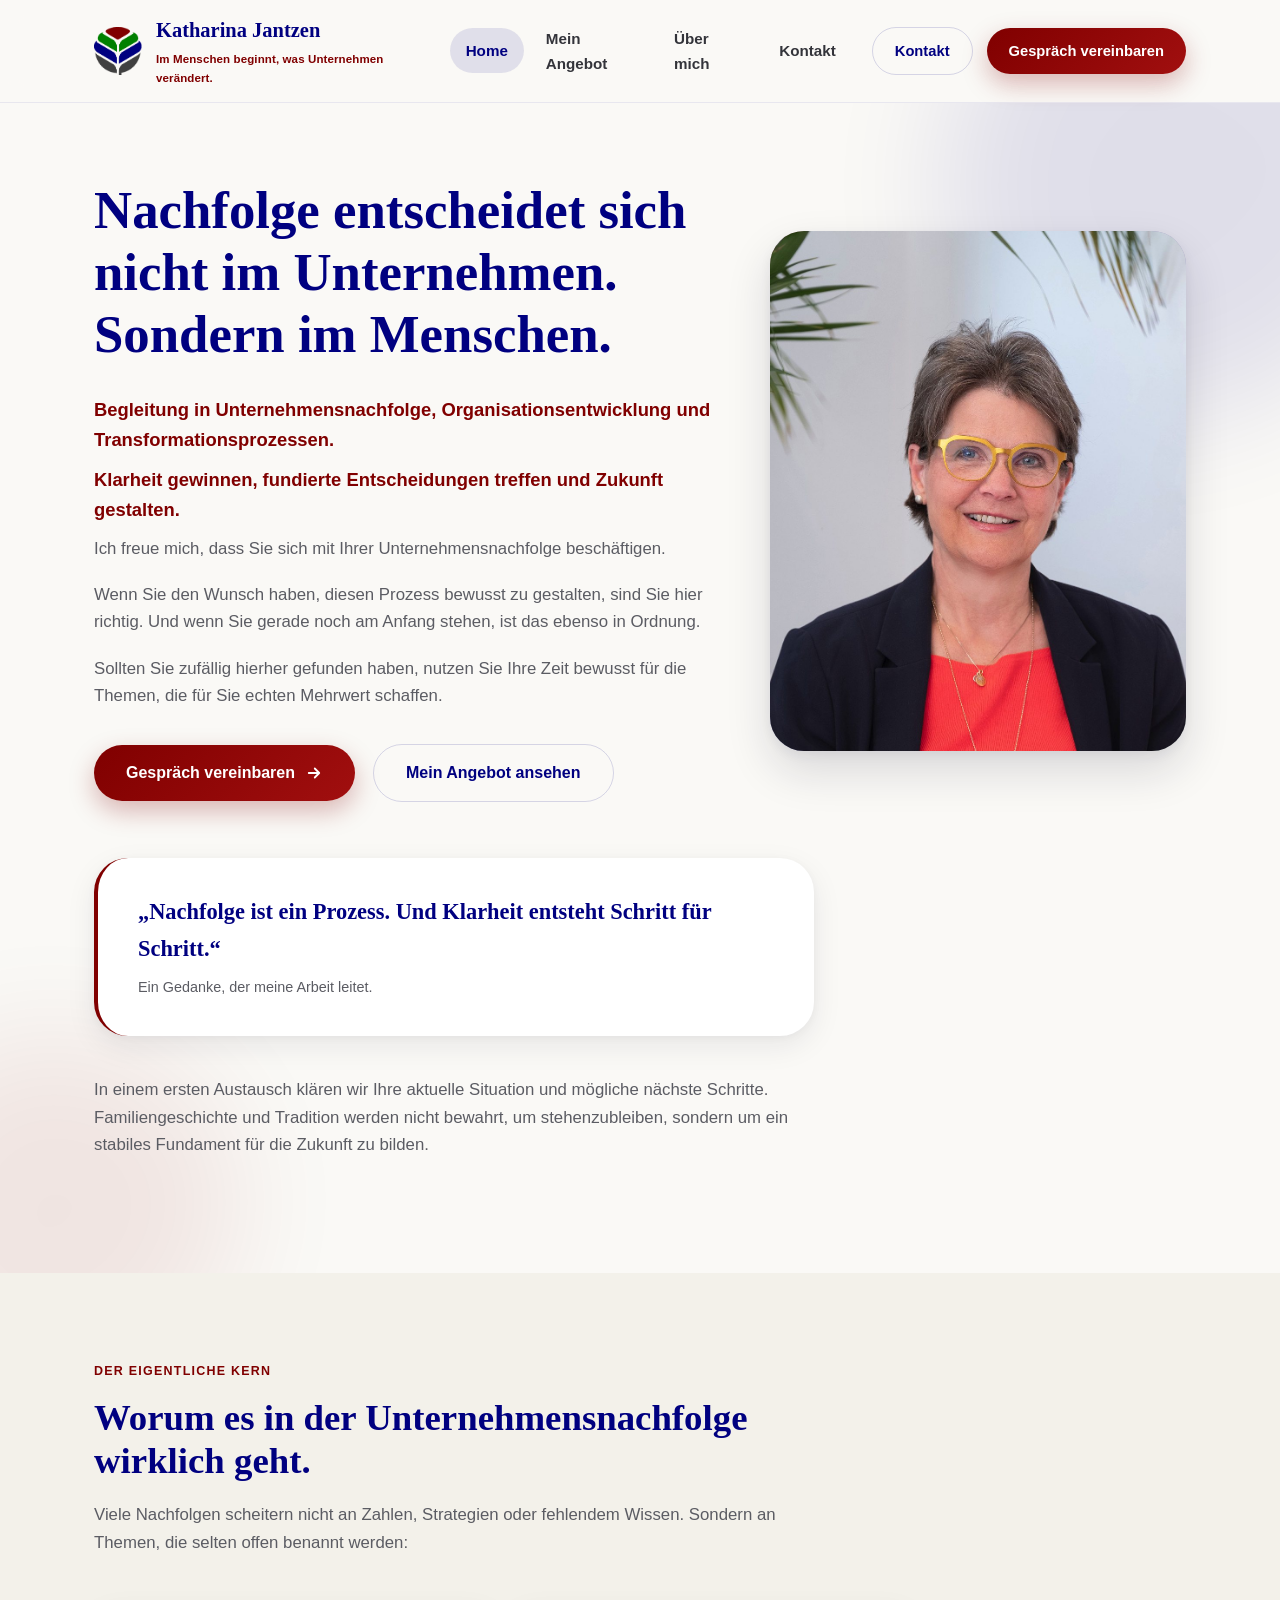
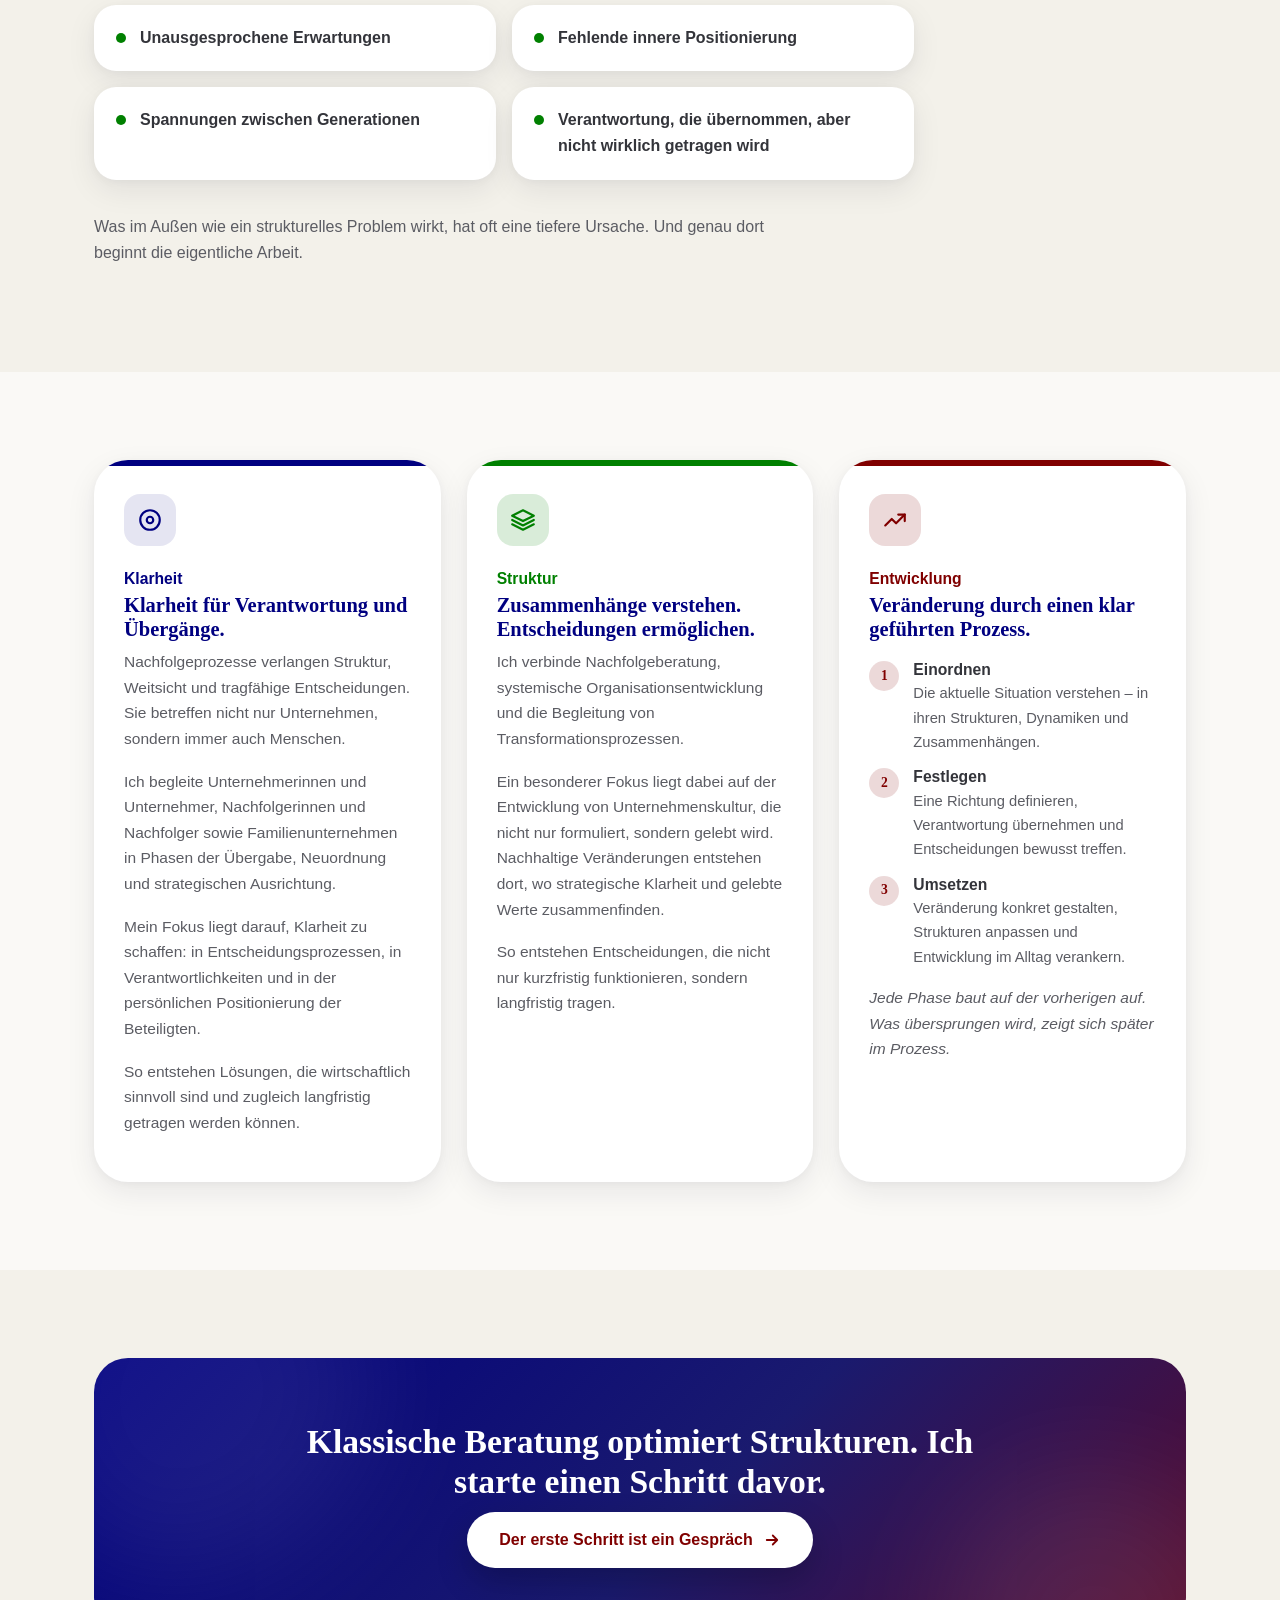
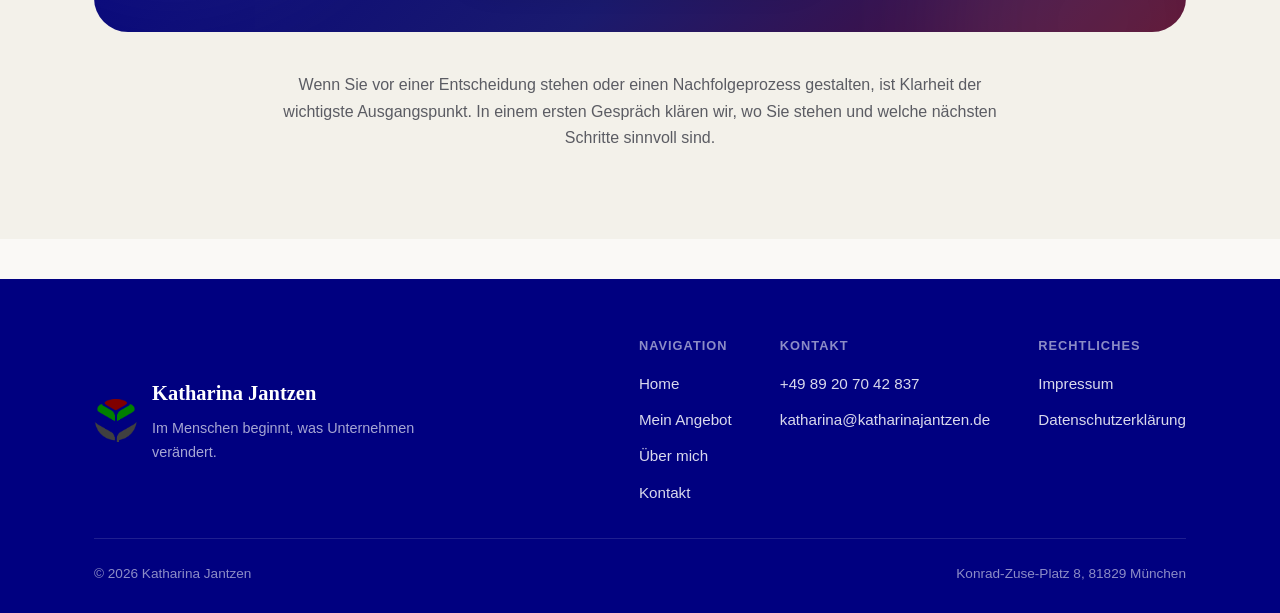
==== commit 84328496: "Vier Feedback-Punkte beheben: Logo-Verzerrung, H1-Darstellung, fehlender Datenschutztext, grüner Sch" ====
--- a/index.html
+++ b/index.html
@@ -44,7 +44,6 @@
     <div class="container">
       <div class="hero-top">
         <div class="hero-inner reveal">
-          <span class="eyebrow">Nachfolge &amp; Organisationsentwicklung</span>
           <h1>Nachfolge entscheidet sich nicht im Unternehmen.<br>Sondern im Menschen.</h1>
           <p class="lede">Begleitung in Unternehmensnachfolge, Organisationsentwicklung und Transformationsprozessen.</p>
           <p class="lede">Klarheit gewinnen, fundierte Entscheidungen treffen und Zukunft gestalten.</p>
--- a/css/style.css
+++ b/css/style.css
@@ -91,8 +91,8 @@
   color: var(--navy);
   line-height: 1.18;
   margin: 0 0 0.5em;
-  font-weight: 600;
-  letter-spacing: -0.01em;
+  font-weight: 700;
+  letter-spacing: normal;
 }
 
 p {
@@ -213,8 +213,9 @@
 }
 
 .brand-logo {
-  width: 46px;
-  height: 58px;
+  width: 48px;
+  height: 48px;
+  object-fit: contain;
   flex-shrink: 0;
 }
 
@@ -230,7 +231,7 @@
   font-weight: 700;
   font-size: 1.28rem;
   color: var(--navy);
-  letter-spacing: -0.01em;
+  letter-spacing: normal;
 }
 
 .brand-tagline {
@@ -1119,8 +1120,8 @@
 }
 
 .footer-brand .brand-logo {
-  width: 40px;
-  height: 50px;
+  width: 44px;
+  height: 44px;
 }
 
 .footer-brand .brand-name {
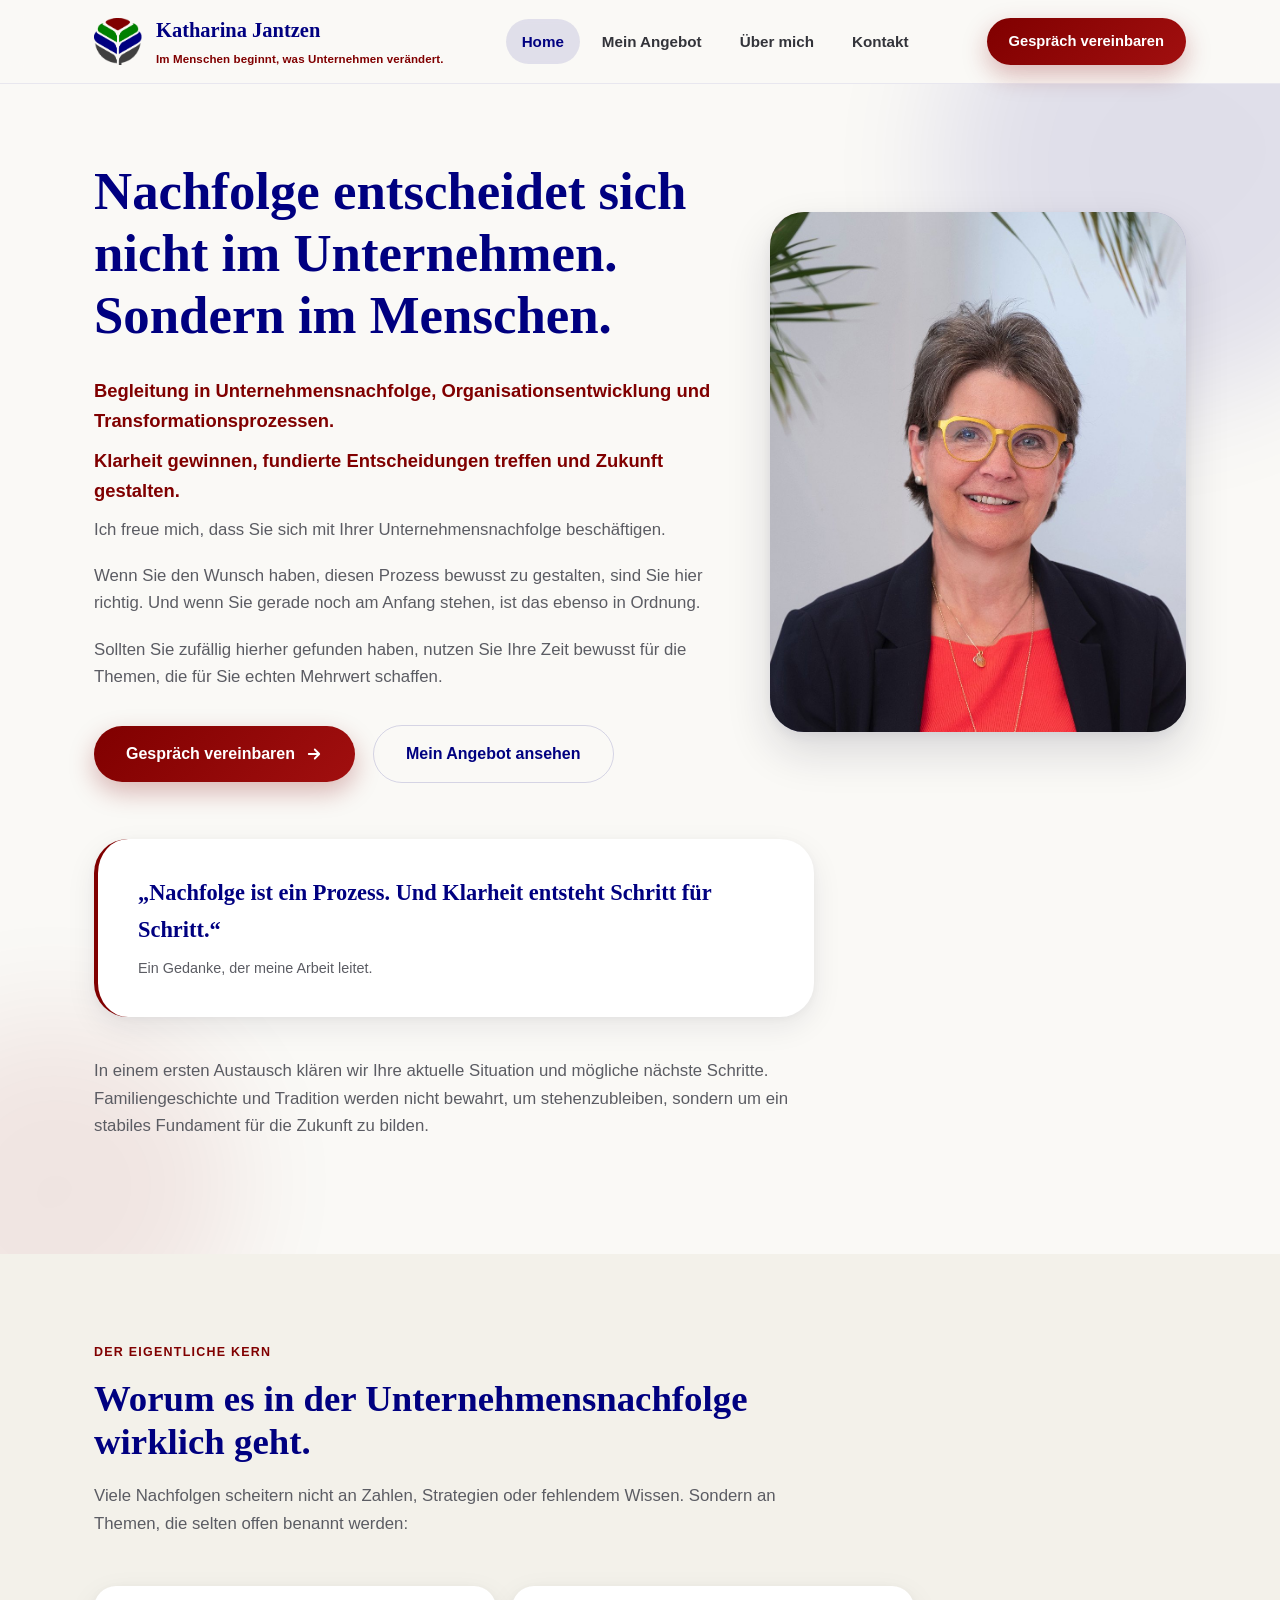
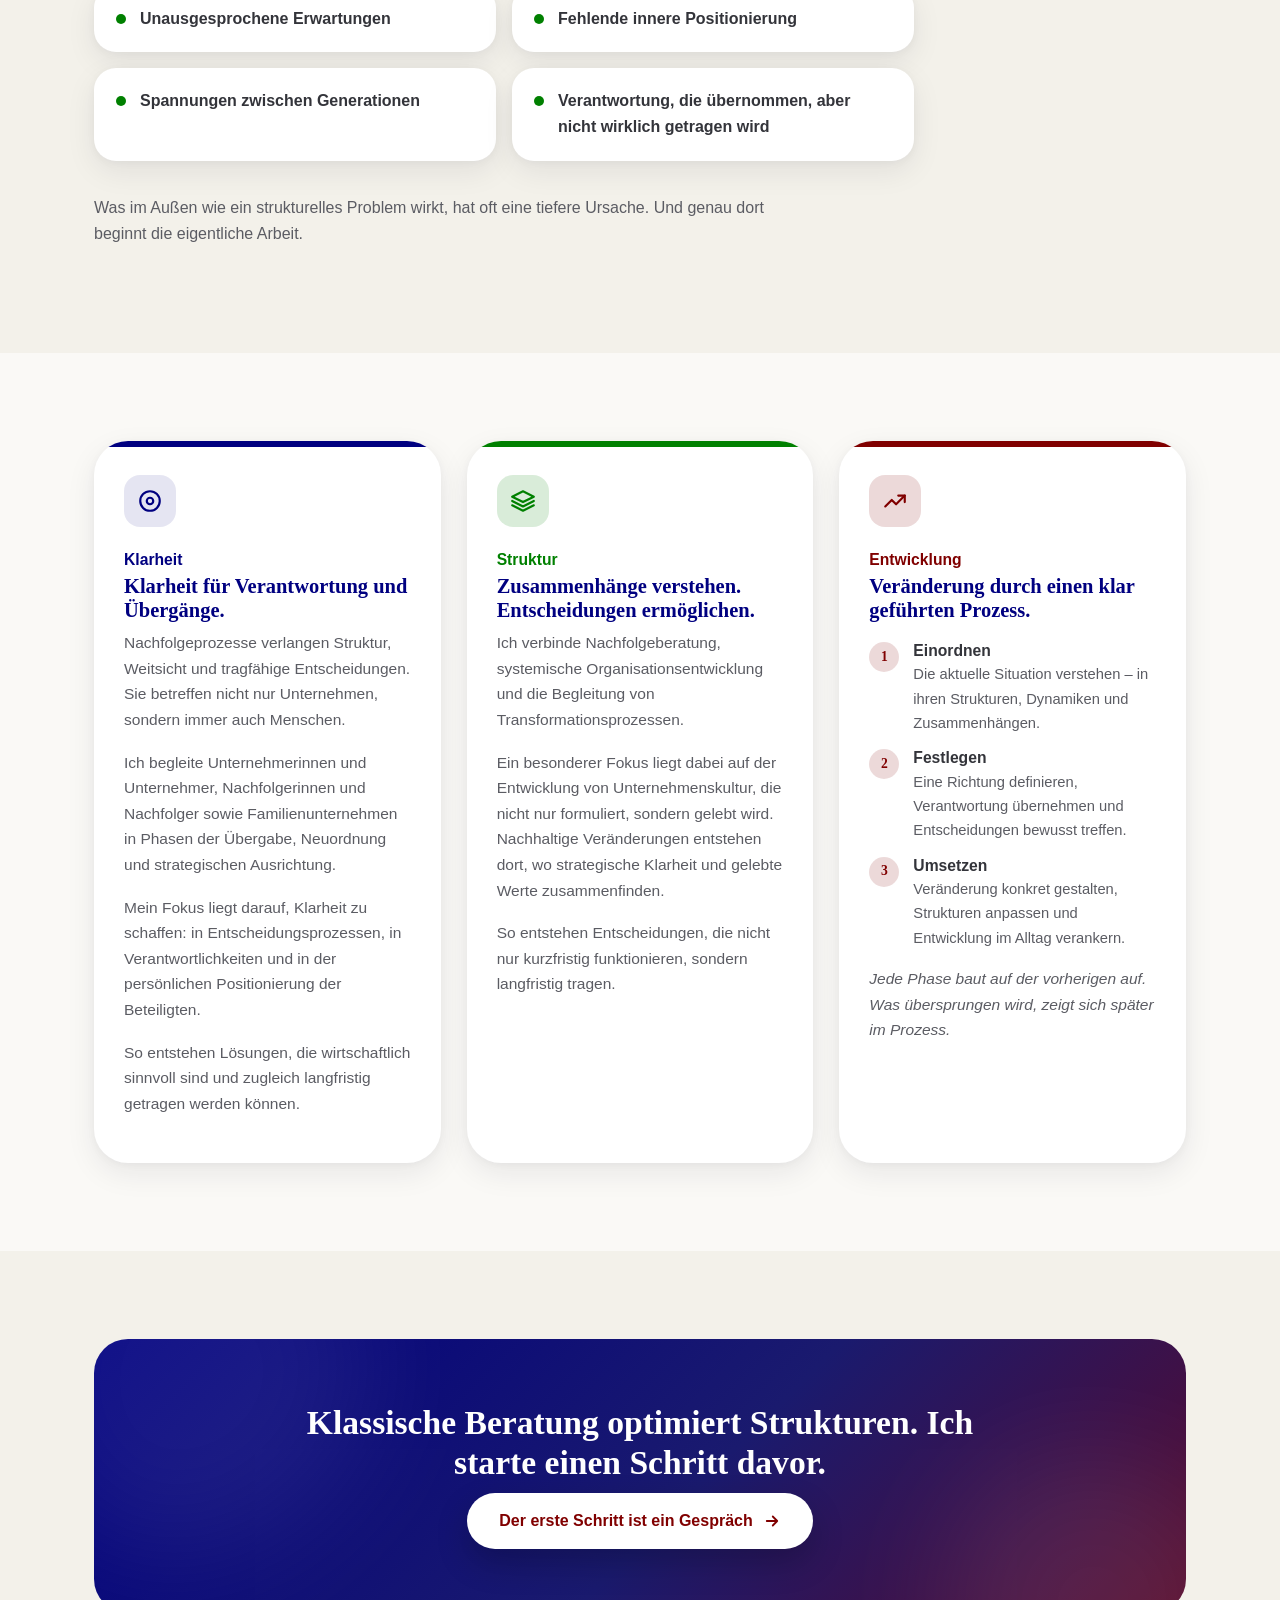
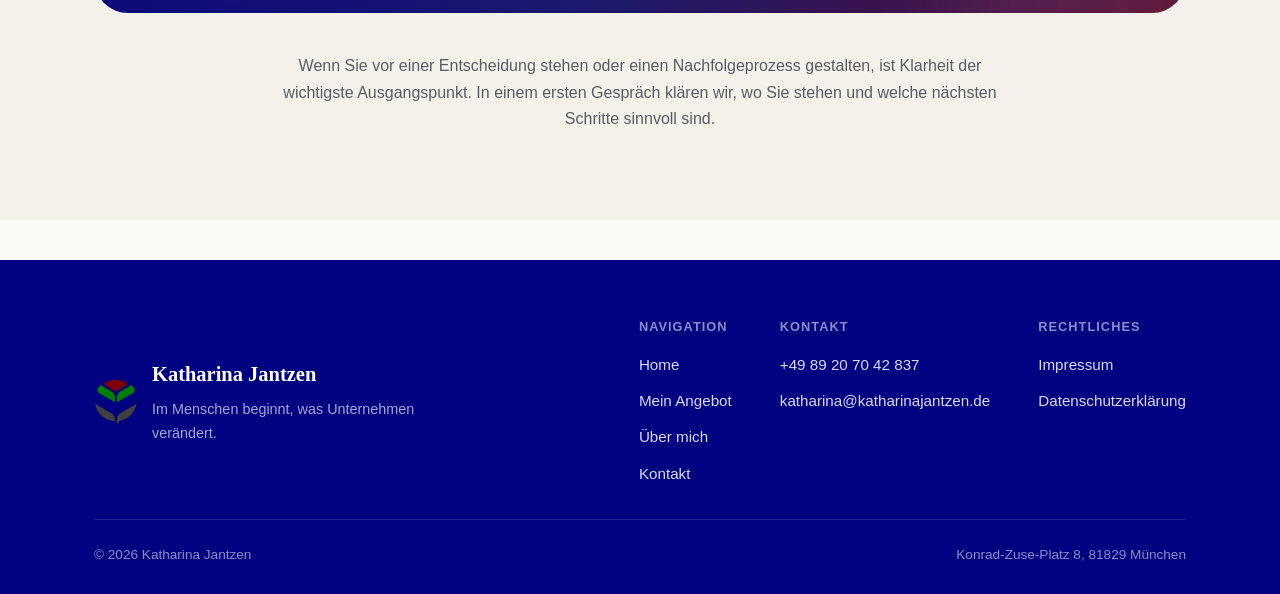
==== commit a22c431a: "Doppelten Kontakt-Button im Header entfernen Der zusätzliche outline-Kontakt-Button neben der Naviga" ====
--- a/index.html
+++ b/index.html
@@ -27,7 +27,6 @@
           <a href="kontakt.html" class="btn btn-primary nav-cta">Gespräch vereinbaren</a>
     </nav>
     <div class="header-cta">
-      <a href="kontakt.html" class="btn btn-outline">Kontakt</a>
       <a href="kontakt.html" class="btn btn-primary">Gespräch vereinbaren</a>
       <button class="nav-toggle" aria-label="Menü öffnen" aria-expanded="false">
         <span></span><span></span><span></span>
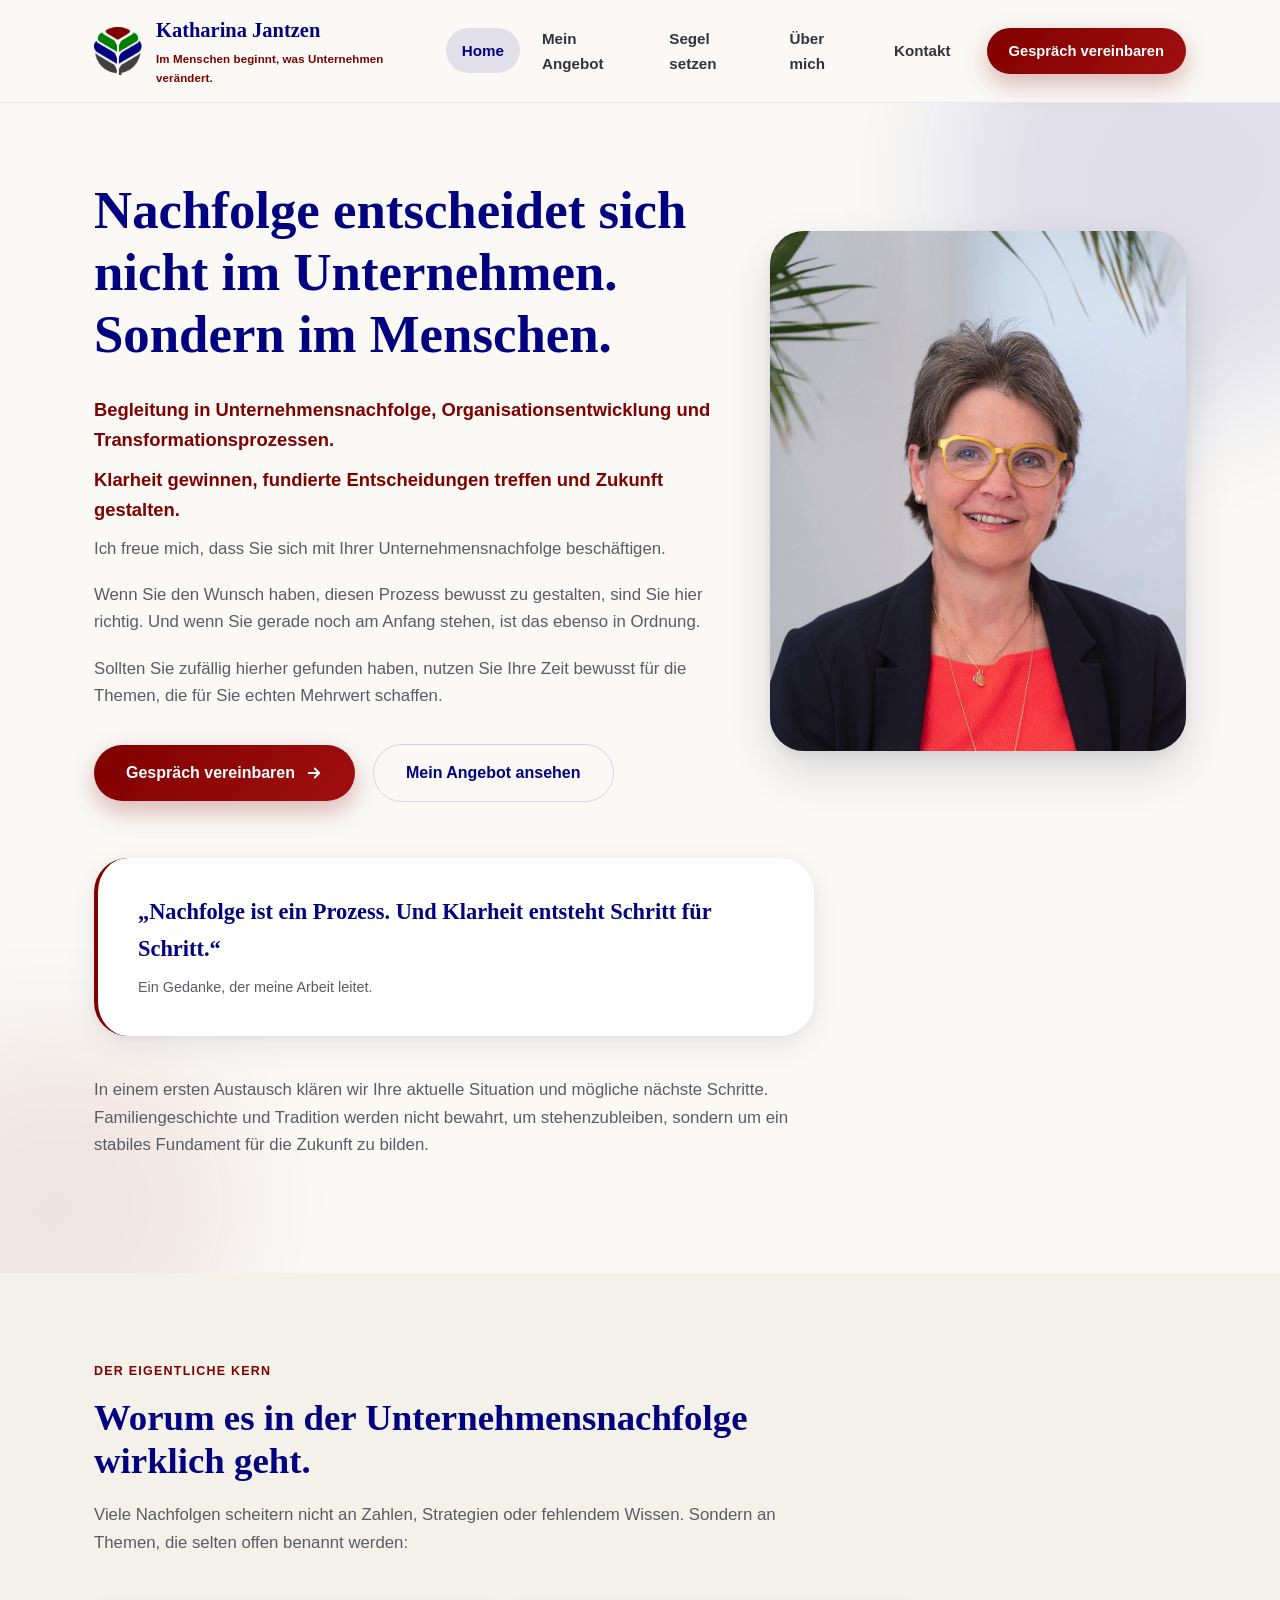
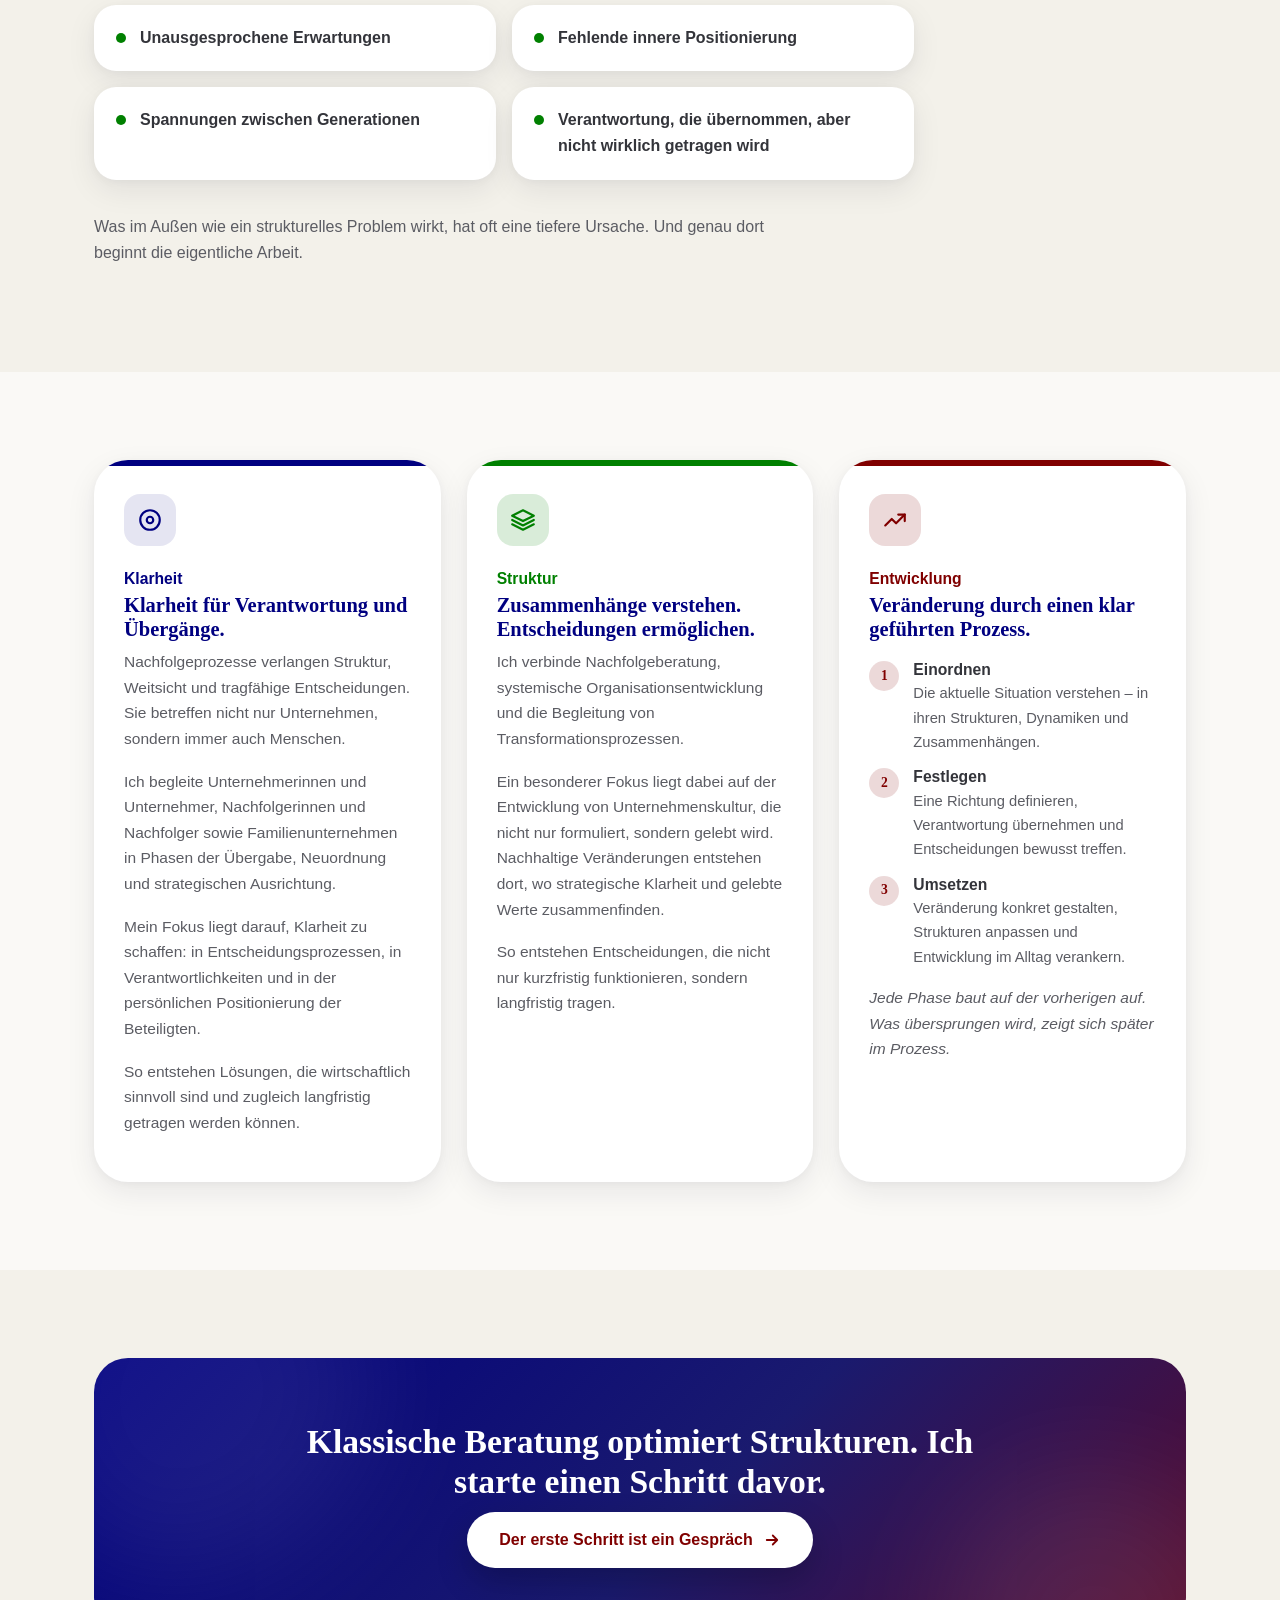
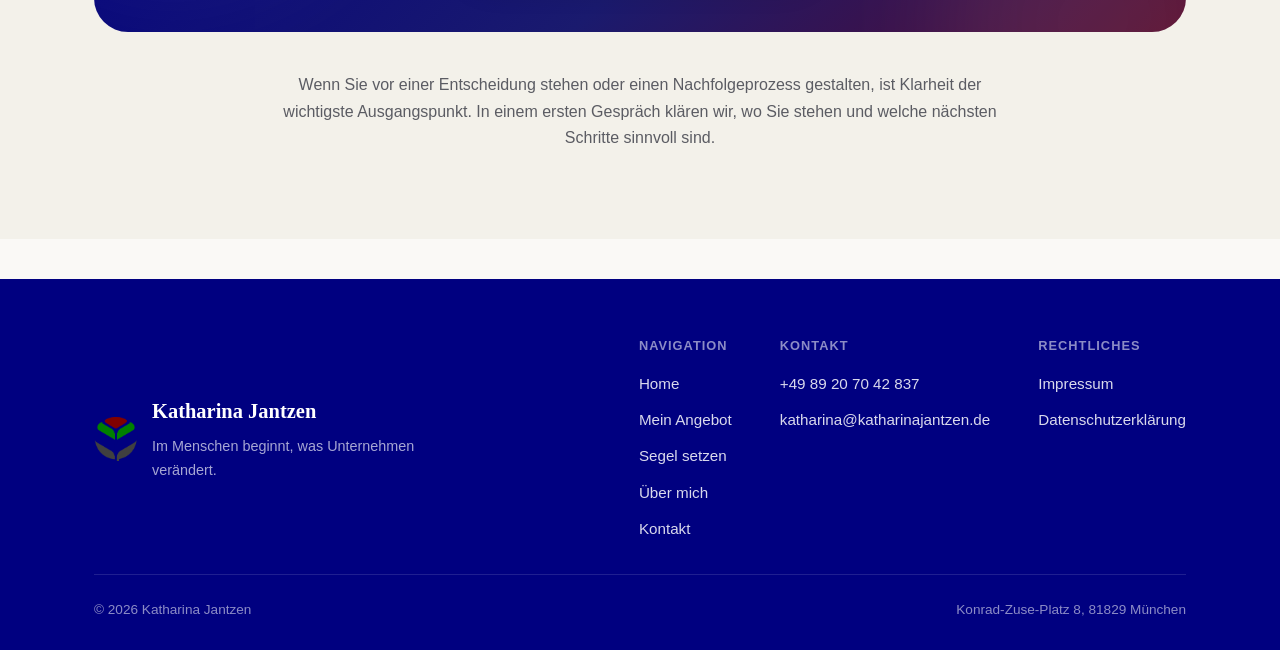
==== commit 100609ea: "Add "Segel setzen" landing page for Unternehmerfamilien-Nachfolgeberatung New standalone page built " ====
--- a/index.html
+++ b/index.html
@@ -3,8 +3,63 @@
 <head>
 <meta charset="UTF-8">
 <meta name="viewport" content="width=device-width, initial-scale=1.0">
-<title>Katharina Jantzen — Nachfolgeberatung &amp; Organisationsentwicklung</title>
-<meta name="description" content="Im Menschen beginnt, was Unternehmen verändert. Begleitung in Unternehmensnachfolge, Organisationsentwicklung und Transformationsprozessen.">
+<title>Katharina Jantzen — Nachfolgeberatung & Organisationsentwicklung in München</title>
+<meta name="description" content="Im Menschen beginnt, was Unternehmen verändert. Begleitung in Unternehmensnachfolge, Organisationsentwicklung und Transformationsprozessen in München und deutschlandweit.">
+<link rel="canonical" href="https://katharinajantzen.de/">
+
+<meta property="og:type" content="website">
+<meta property="og:site_name" content="Katharina Jantzen">
+<meta property="og:locale" content="de_DE">
+<meta property="og:title" content="Katharina Jantzen — Nachfolgeberatung & Organisationsentwicklung in München">
+<meta property="og:description" content="Im Menschen beginnt, was Unternehmen verändert. Begleitung in Unternehmensnachfolge, Organisationsentwicklung und Transformationsprozessen in München und deutschlandweit.">
+<meta property="og:url" content="https://katharinajantzen.de/">
+<meta property="og:image" content="https://katharinajantzen.de/assets/katharina-portrait.jpg">
+
+<meta name="twitter:card" content="summary_large_image">
+<meta name="twitter:title" content="Katharina Jantzen — Nachfolgeberatung & Organisationsentwicklung in München">
+<meta name="twitter:description" content="Im Menschen beginnt, was Unternehmen verändert. Begleitung in Unternehmensnachfolge, Organisationsentwicklung und Transformationsprozessen in München und deutschlandweit.">
+<meta name="twitter:image" content="https://katharinajantzen.de/assets/katharina-portrait.jpg">
+
+<script type="application/ld+json">
+{
+  "@context": "https://schema.org",
+  "@graph": [
+    {
+      "@type": "ProfessionalService",
+      "@id": "https://katharinajantzen.de/#organization",
+      "name": "Katharina Jantzen – Nachfolgeberatung & Organisationsentwicklung",
+      "url": "https://katharinajantzen.de/",
+      "logo": "https://katharinajantzen.de/assets/logo.png",
+      "image": "https://katharinajantzen.de/assets/katharina-portrait.jpg",
+      "description": "Begleitung in Unternehmensnachfolge, Organisationsentwicklung und Transformationsprozessen für Unternehmerinnen, Unternehmer und Familienunternehmen.",
+      "address": {
+        "@type": "PostalAddress",
+        "streetAddress": "Konrad-Zuse-Platz 8",
+        "postalCode": "81829",
+        "addressLocality": "München",
+        "addressCountry": "DE"
+      },
+      "telephone": "+49-89-2070-42837",
+      "email": "katharina@katharinajantzen.de",
+      "areaServed": "DE",
+      "founder": {
+        "@id": "https://katharinajantzen.de/#katharina"
+      }
+    },
+    {
+      "@type": "Person",
+      "@id": "https://katharinajantzen.de/#katharina",
+      "name": "Katharina Jantzen",
+      "jobTitle": "Nachfolgeberaterin & Organisationsentwicklerin",
+      "worksFor": {
+        "@id": "https://katharinajantzen.de/#organization"
+      },
+      "url": "https://katharinajantzen.de/ueber-mich.html",
+      "image": "https://katharinajantzen.de/assets/katharina-portrait.jpg"
+    }
+  ]
+}
+</script>
 <link rel="icon" type="image/png" href="assets/logo.png">
 <link rel="stylesheet" href="css/style.css">
 </head>
@@ -22,6 +77,7 @@
     <nav class="main-nav" aria-label="Hauptnavigation">
       <a href="index.html" class="is-active">Home</a>
       <a href="mein-angebot.html">Mein Angebot</a>
+      <a href="segel-setzen.html">Segel setzen</a>
       <a href="ueber-mich.html">Über mich</a>
       <a href="kontakt.html">Kontakt</a>
           <a href="kontakt.html" class="btn btn-primary nav-cta">Gespräch vereinbaren</a>
@@ -207,6 +263,7 @@
           <ul>
             <li><a href="index.html">Home</a></li>
             <li><a href="mein-angebot.html">Mein Angebot</a></li>
+            <li><a href="segel-setzen.html">Segel setzen</a></li>
             <li><a href="ueber-mich.html">Über mich</a></li>
             <li><a href="kontakt.html">Kontakt</a></li>
           </ul>
--- a/css/style.css
+++ b/css/style.css
@@ -1094,6 +1094,152 @@
   font-size: 0.9rem;
 }
 
+/* ---- pull quote (recurring emphasized statement) ---------------------- */
+
+.pull-quote {
+  position: relative;
+  margin: 36px 0 0;
+  padding: 28px 34px;
+  background: var(--white);
+  border-radius: var(--radius-lg);
+  border-left: 4px solid var(--accent, var(--maroon));
+  box-shadow: var(--shadow-soft);
+  max-width: 780px;
+}
+
+.pull-quote p {
+  font-family: var(--font-display);
+  font-size: 1.18rem;
+  color: var(--navy);
+  font-weight: 600;
+  margin: 0;
+}
+
+.pull-quote.center {
+  margin-left: auto;
+  margin-right: auto;
+}
+
+.pull-quote--navy { --accent: var(--navy); }
+.pull-quote--green { --accent: var(--green); }
+.pull-quote--maroon { --accent: var(--maroon); }
+
+/* ---- galleon to two-master comparison ---------------------------------- */
+
+.compare-boats {
+  display: flex;
+  align-items: center;
+  gap: 22px;
+  margin: 40px 0;
+  flex-wrap: wrap;
+}
+
+.boat-card {
+  flex: 1 1 240px;
+  background: var(--white);
+  border-radius: var(--radius-lg);
+  padding: 30px 26px;
+  box-shadow: var(--shadow-soft);
+  text-align: center;
+  transition: transform 0.4s var(--ease), box-shadow 0.4s var(--ease);
+}
+
+.boat-card:hover {
+  transform: translateY(-4px);
+  box-shadow: var(--shadow-lift);
+}
+
+.boat-icon {
+  width: 62px;
+  height: 62px;
+  margin: 0 auto 18px;
+  border-radius: 50%;
+  display: flex;
+  align-items: center;
+  justify-content: center;
+  background: var(--accent-soft, var(--grey-08));
+}
+
+.boat-icon svg {
+  width: 30px;
+  height: 30px;
+  stroke: var(--accent, var(--grey));
+}
+
+.boat-card--from { --accent: var(--grey); --accent-soft: var(--grey-08); }
+.boat-card--to { --accent: var(--green); --accent-soft: var(--green-15); }
+
+.boat-card h4 {
+  font-size: 1.05rem;
+  margin-bottom: 0.35em;
+}
+
+.boat-card p {
+  color: var(--text-soft);
+  font-size: 0.92rem;
+  margin: 0;
+}
+
+.compare-arrow {
+  flex: 0 0 auto;
+  width: 40px;
+  height: 40px;
+  border-radius: 50%;
+  background: var(--maroon-08);
+  display: flex;
+  align-items: center;
+  justify-content: center;
+}
+
+.compare-arrow svg {
+  width: 20px;
+  height: 20px;
+  stroke: var(--maroon);
+}
+
+/* ---- two-track process cards -------------------------------------------- */
+
+.track-grid {
+  display: grid;
+  grid-template-columns: repeat(2, 1fr);
+  gap: 26px;
+  margin-top: 32px;
+}
+
+.track-grid .service-card:nth-child(1) { --accent: var(--navy); }
+.track-grid .service-card:nth-child(2) { --accent: var(--green); }
+
+.track-label {
+  display: inline-flex;
+  align-items: center;
+  justify-content: center;
+  width: 40px;
+  height: 40px;
+  border-radius: 12px;
+  background: var(--accent, var(--navy));
+  margin-bottom: 22px;
+}
+
+.track-label svg {
+  width: 20px;
+  height: 20px;
+  stroke: var(--white);
+}
+
+/* ---- process overview card --------------------------------------------- */
+
+.process-card {
+  background: var(--white);
+  border-radius: var(--radius-lg);
+  padding: 34px 34px 20px;
+  box-shadow: var(--shadow-soft);
+  margin-top: 32px;
+}
+
+.process-card .steps {
+  gap: 22px;
+}
+
 /* ---- footer ------------------------------------------------------------ */
 
 .site-footer {
@@ -1178,7 +1324,9 @@
 /* ---- responsive ---------------------------------------------------- */
 
 @media (max-width: 980px) {
-  .issue-grid, .pillars, .services, .about-columns { grid-template-columns: 1fr; }
+  .issue-grid, .pillars, .services, .about-columns, .track-grid { grid-template-columns: 1fr; }
+  .compare-boats { flex-direction: column; }
+  .compare-arrow { transform: rotate(90deg); }
   .contact-grid { grid-template-columns: 1fr; }
   .hero-top, .page-hero-top { grid-template-columns: 1fr; }
   .hero-photo-frame { max-width: 380px; margin: 0 auto; }
